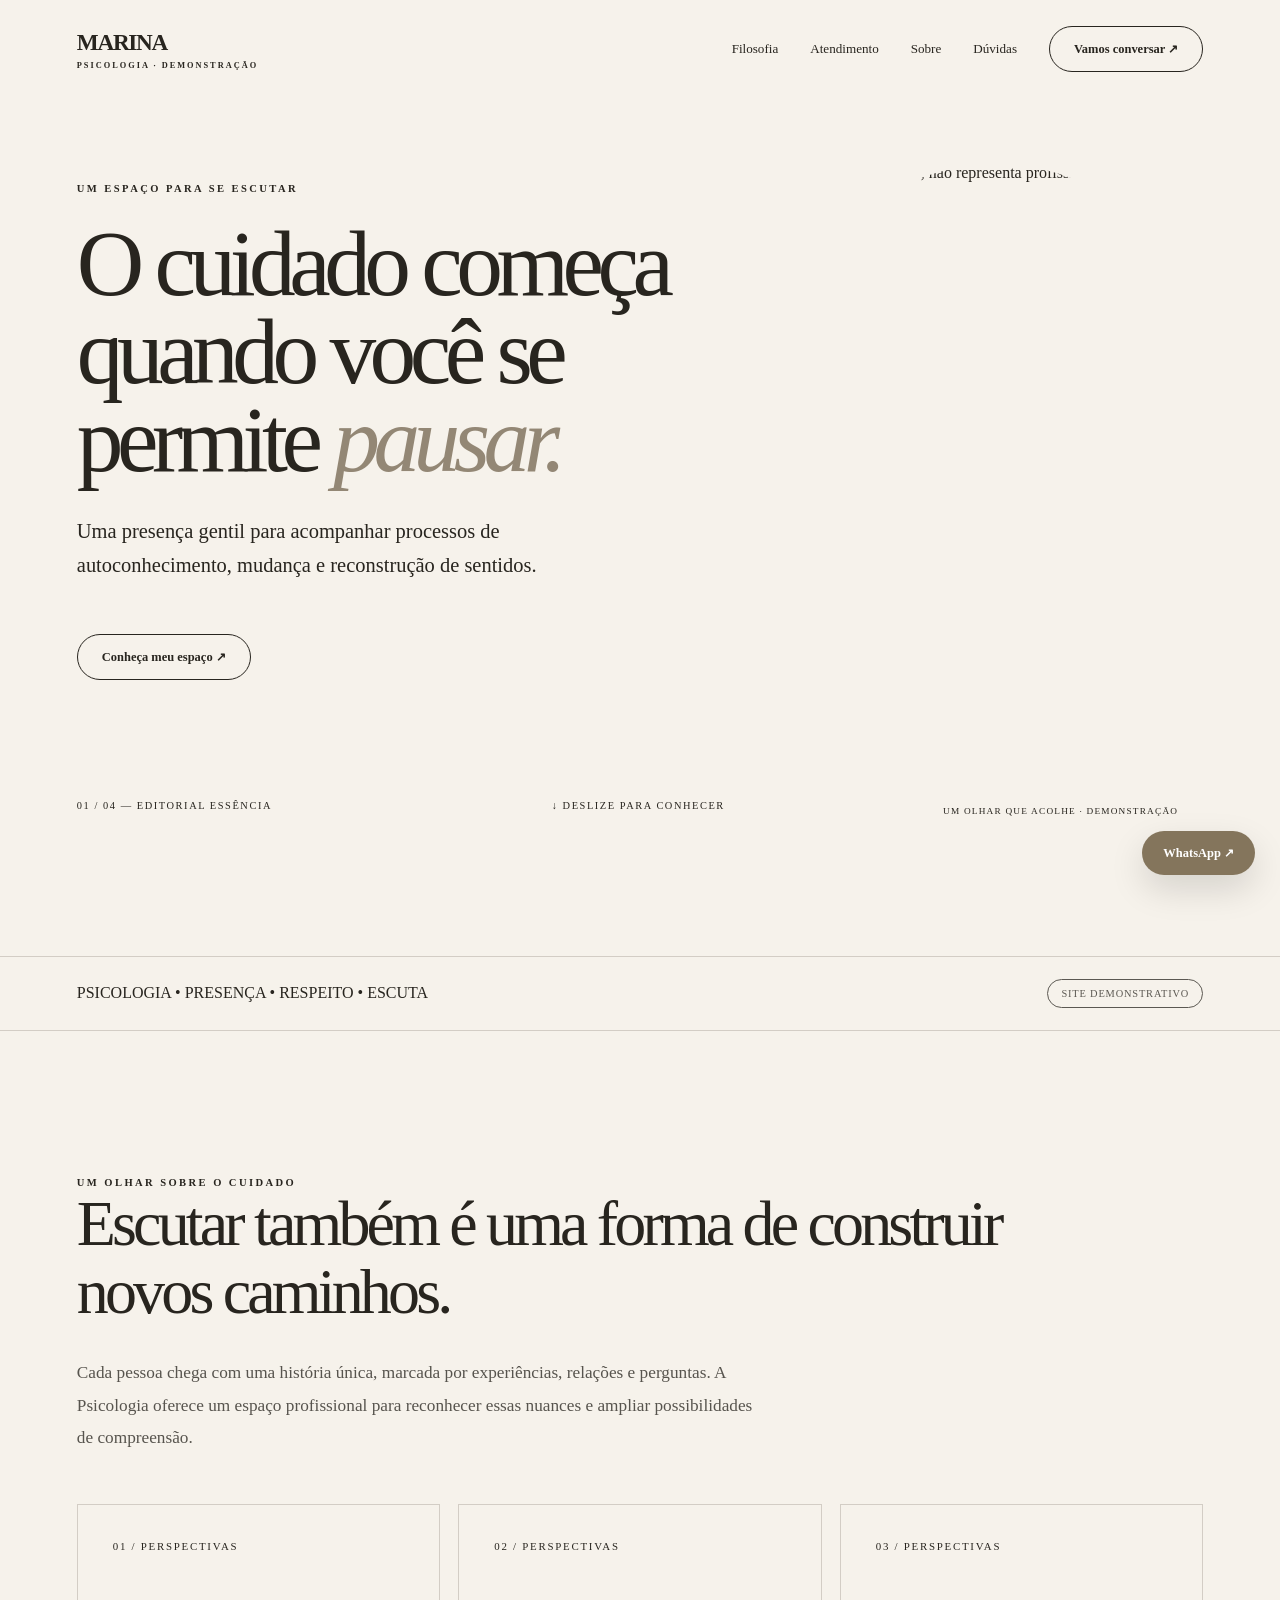
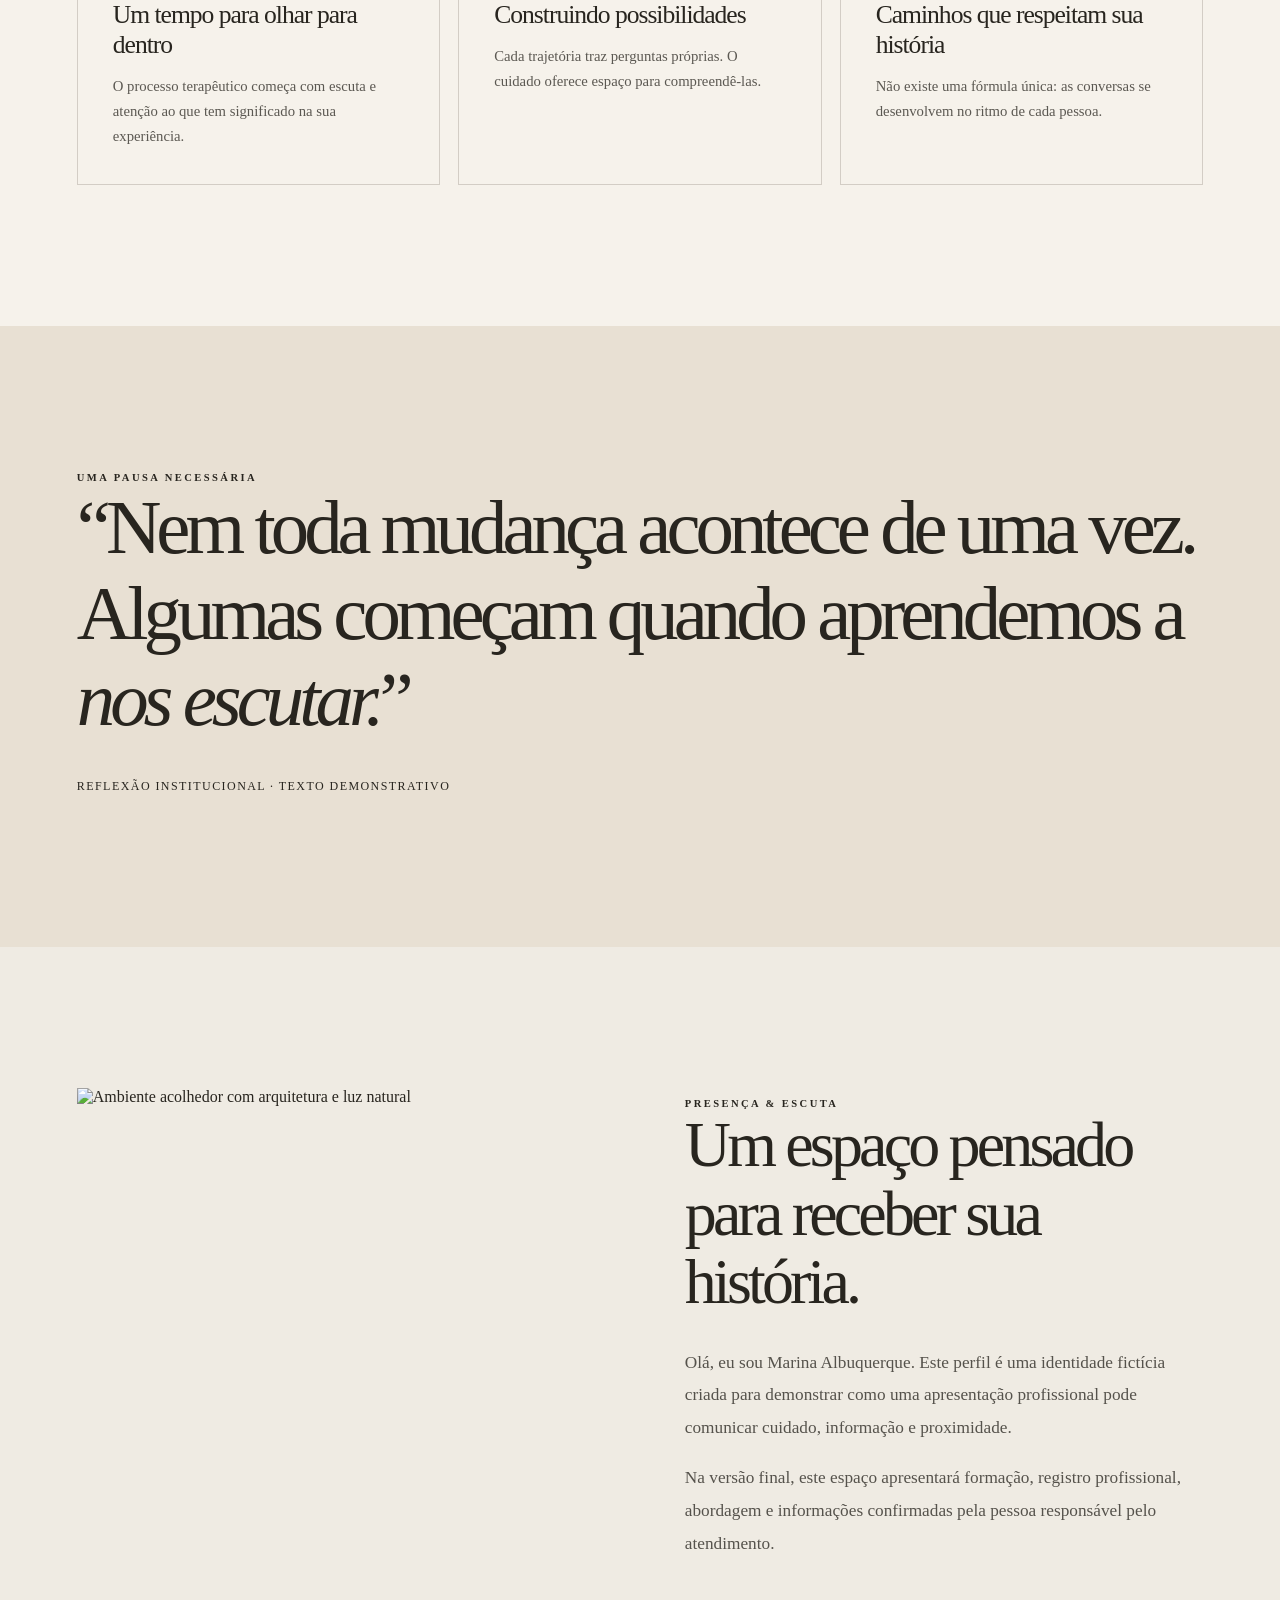
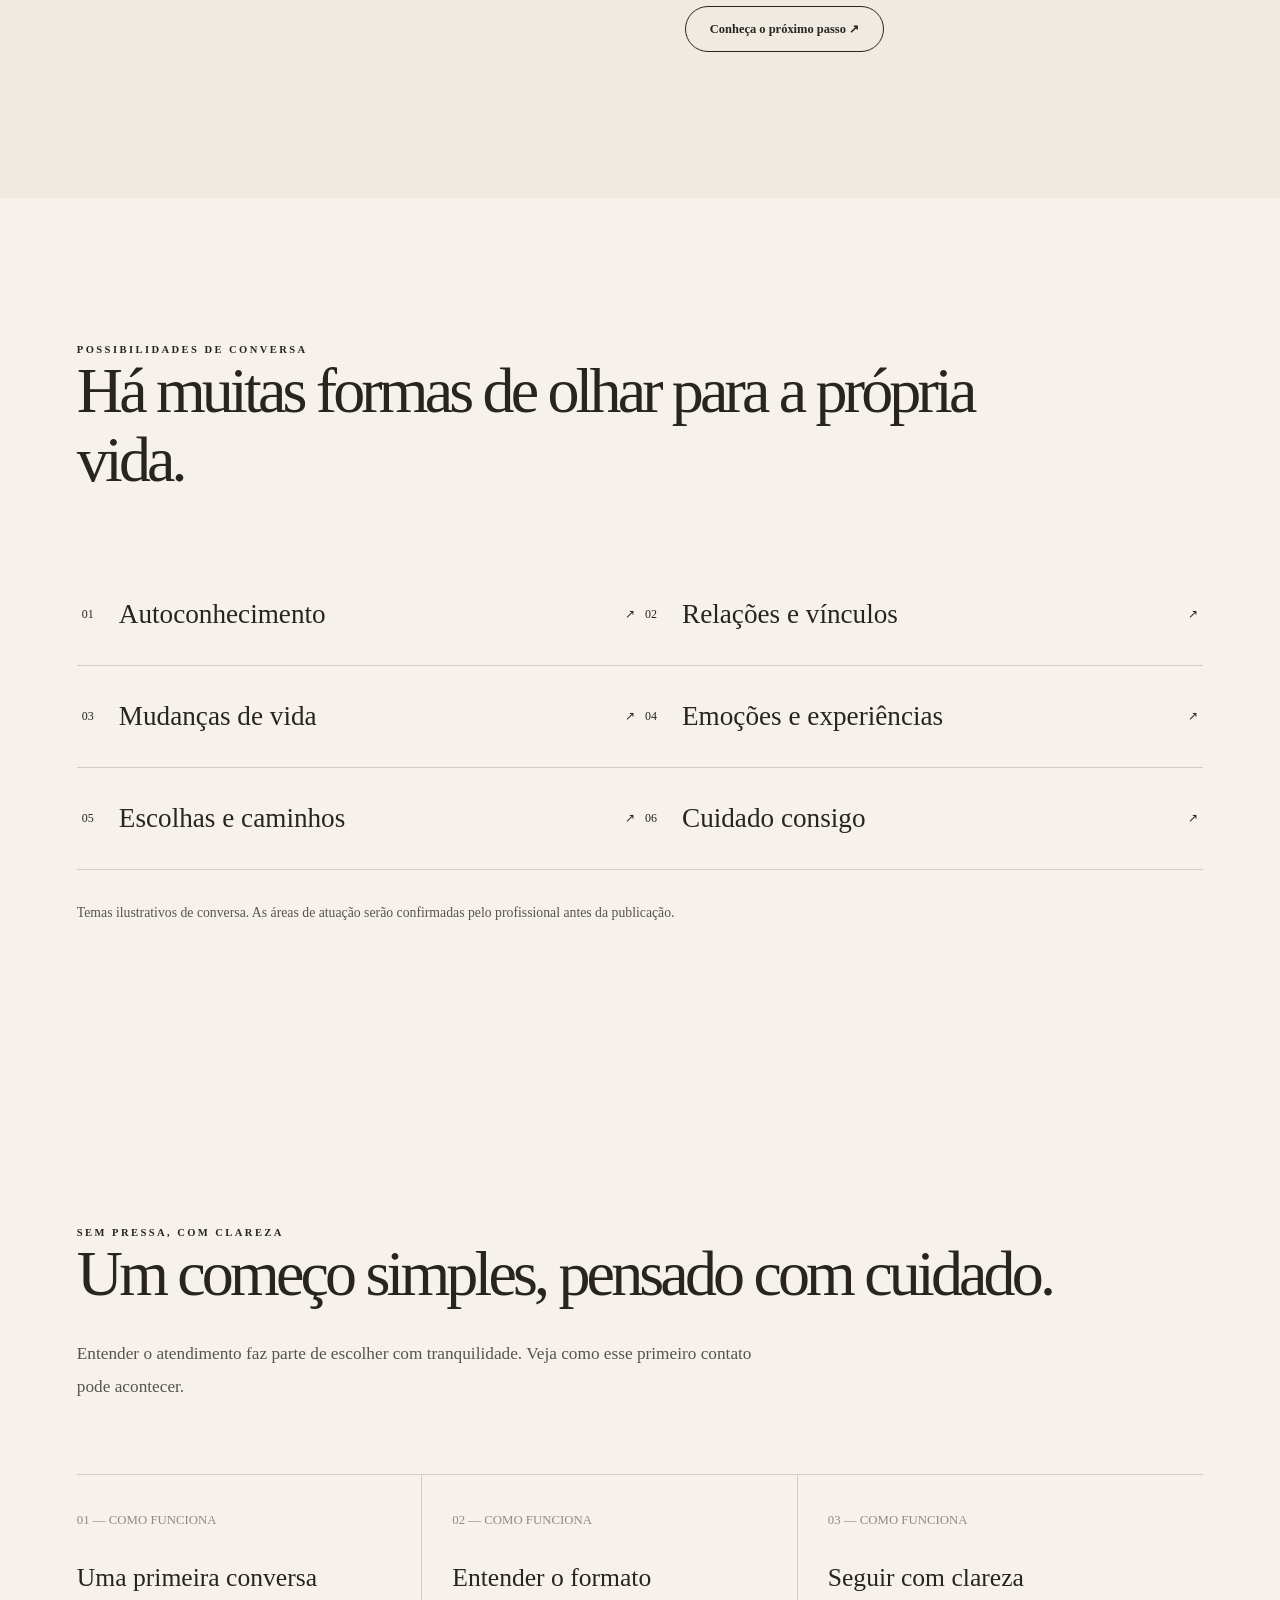
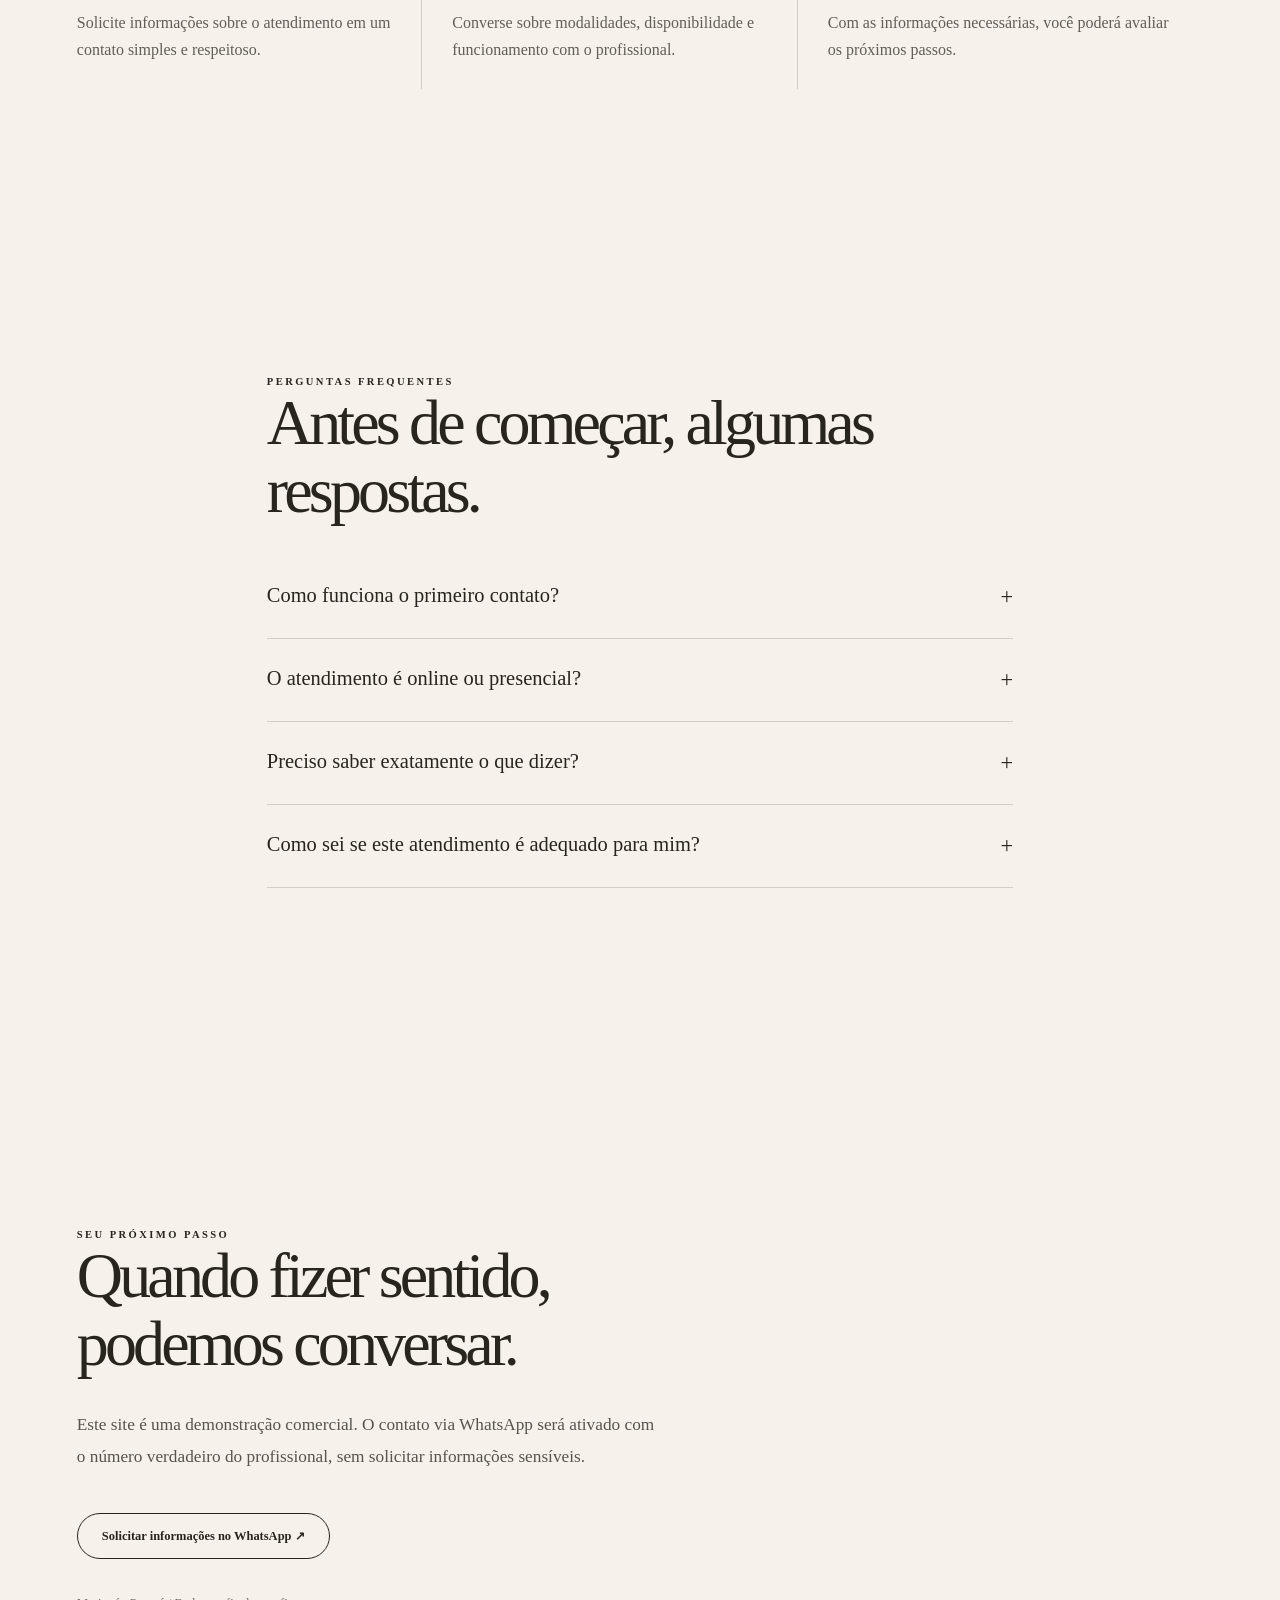
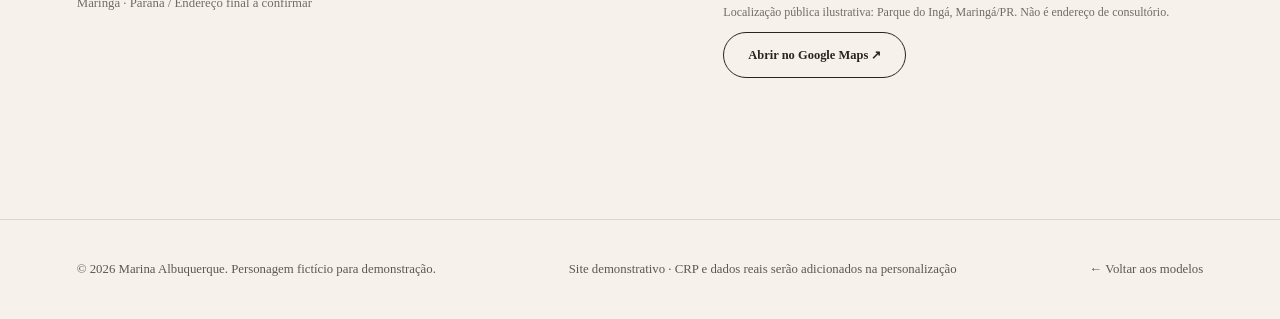
==== modelo-01-essencia/index.html @ f4fe50c5 "feat: criar experiência autoral modelo-01-essencia/index.html" ====
<!doctype html><html lang="pt-BR"><head><meta charset="utf-8"><meta name="viewport" content="width=device-width,initial-scale=1"><title>Marina Albuquerque | ESSÊNCIA — Site Demonstrativo</title><meta name="description" content="Demonstração premium de website para Psicologia — modelo ESSÊNCIA. Profissional fictício e dados ilustrativos."><meta name="theme-color" content="#f6f2eb"><style>:root{--surface:#f6f2eb;--accent:#84755c;--ink:#28251f;--line:#8c827a55;--featureHover:#e9e1d5;--menuBg:#fff;--menuInk:#1b2c2a;--waInk:#fff}body{background:var(--surface);color:var(--ink);font-family:Georgia,serif}
*{box-sizing:border-box}html{scroll-behavior:smooth}body{margin:0;-webkit-font-smoothing:antialiased}a{color:inherit;text-decoration:none}button{font:inherit}img{display:block;max-width:100%}::selection{background:var(--accent);color:var(--surface)}:focus-visible{outline:3px solid var(--accent);outline-offset:4px}.skip{position:absolute;left:-9999px;top:0;background:white;color:black;padding:1rem;z-index:40}.skip:focus{left:1rem}header{position:relative;z-index:20}nav{display:flex;align-items:center;justify-content:space-between;gap:2rem;max-width:1440px;margin:auto;padding:26px clamp(24px,6vw,92px)}.brand{font-weight:700;letter-spacing:-.055em;font-size:1.45rem}.brand span{display:block;font-size:.52rem;font-weight:600;letter-spacing:.24em;margin-top:5px}.navlinks{display:flex;align-items:center;gap:32px;font-size:.82rem}.navlinks a{transition:opacity .25s}.navlinks a:hover{opacity:.5}.pill{border:1px solid currentColor;padding:14px 24px;border-radius:99px;display:inline-flex;align-items:center;gap:20px;font-weight:700;font-size:.78rem;transition:transform .25s,background .25s,color .25s;cursor:pointer}.pill:hover{transform:translateY(-3px)}.menu{display:none;appearance:none;background:transparent;border:1px solid currentColor;border-radius:50%;width:44px;height:44px;cursor:pointer}.wrap{max-width:1440px;margin:auto;padding-left:clamp(24px,6vw,92px);padding-right:clamp(24px,6vw,92px)}.eyebrow{font-size:.66rem;letter-spacing:.23em;font-weight:800;text-transform:uppercase}.hero h1{font-size:clamp(3.9rem,7.1vw,8.7rem);font-weight:500;line-height:.94;letter-spacing:-.07em;margin:24px 0 32px}.hero h1 em,.statement em{font-style:italic;font-weight:400}.lead{font-size:clamp(1.07rem,1.6vw,1.36rem);line-height:1.65;max-width:535px}.hero-photo{overflow:hidden;position:relative}.hero-photo img{width:100%;height:100%;object-fit:cover;transition:transform 1s cubic-bezier(.2,.8,.2,1)}.hero-photo:hover img{transform:scale(1.04)}.section{padding:clamp(90px,11vw,170px) 0}.section h2{font-size:clamp(2.7rem,5vw,5.8rem);line-height:1.07;letter-spacing:-.06em;font-weight:500;margin:0 0 30px;max-width:1000px}.section-intro{font-size:1.08rem;line-height:1.9;max-width:690px;opacity:.77}.grid3{display:grid;grid-template-columns:repeat(3,1fr);gap:18px}.feature{padding:35px;border:1px solid var(--line);min-height:230px;transition:transform .35s,background .35s}.feature:hover{transform:translateY(-7px);background:var(--featureHover)}.feature small{display:block;margin-bottom:48px;letter-spacing:.16em;font-size:.68rem}.feature h3{font-size:1.6rem;letter-spacing:-.04em;font-weight:500;margin:0 0 14px}.feature p{font-size:.92rem;line-height:1.7;opacity:.75;margin:0}.split{display:grid;grid-template-columns:1fr 1fr;gap:clamp(36px,7vw,120px);align-items:center}.editorial-image{min-height:570px;position:relative;overflow:hidden}.editorial-image img{width:100%;height:100%;object-fit:cover;position:absolute;inset:0}.steps{display:grid;grid-template-columns:repeat(3,1fr);gap:0;margin-top:70px;border-top:1px solid var(--line)}.step{padding:35px 30px 10px 0;border-right:1px solid var(--line);margin-right:30px}.step:last-child{border:0;margin-right:0}.step b{font-size:.8rem;font-weight:500;opacity:.5}.step h3{font-size:1.6rem;font-weight:500;margin:35px 0 15px}.step p{line-height:1.7;opacity:.72}.statement{font-size:clamp(3rem,6vw,7rem);letter-spacing:-.065em;line-height:1.12;max-width:1200px;margin:0}.badge-demo{font-size:.65rem;letter-spacing:.08em;text-transform:uppercase;border:1px solid currentColor;border-radius:100px;padding:8px 13px;display:inline-block;opacity:.75}.faq{max-width:900px;margin:auto}.faq details{border-bottom:1px solid var(--line);padding:28px 0}.faq summary{cursor:pointer;font-size:1.28rem;list-style:none;display:flex;justify-content:space-between;gap:24px}.faq summary:after{content:'+';font-size:1.4rem}.faq details[open] summary:after{content:'−'}.faq p{line-height:1.85;opacity:.75;max-width:720px}.contact{display:grid;grid-template-columns:1.1fr .9fr;gap:60px;align-items:center}.map iframe{width:100%;min-height:420px;border:0;filter:grayscale(.4)}.footer{padding:42px 0;border-top:1px solid var(--line);font-size:.8rem;opacity:.75}.footer .wrap{display:flex;justify-content:space-between;gap:20px;flex-wrap:wrap}.wa{position:fixed;right:25px;bottom:25px;z-index:30;background:var(--accent);color:var(--waInk);padding:14px 21px;border-radius:100px;box-shadow:0 14px 35px #0002;font-size:.78rem;font-weight:800;border:0;cursor:pointer}.reveal{opacity:0;transform:translateY(30px);transition:opacity .8s ease,transform .8s ease}.reveal.visible{opacity:1;transform:none}.muted{opacity:.65}.space{height:32px}@media(max-width:900px){.menu{display:block}.navlinks{display:none;position:absolute;top:85px;left:20px;right:20px;background:var(--menuBg);color:var(--menuInk);padding:26px;flex-direction:column;align-items:flex-start;box-shadow:0 25px 65px #0002}.navlinks.open{display:flex}.grid3,.steps{grid-template-columns:1fr}.split,.contact{grid-template-columns:1fr}.hero h1{font-size:clamp(3.6rem,11vw,6rem)}.editorial-image{min-height:440px}.step{border-right:0;border-bottom:1px solid var(--line);margin:0}.feature{min-height:unset}.section{padding:80px 0}}@media(prefers-reduced-motion:reduce){html{scroll-behavior:auto}*,*:before,*:after{animation:none!important;transition:none!important}.reveal{opacity:1;transform:none}}
.hero-layout{display:grid;grid-template-columns:1.22fr .78fr;align-items:center;gap:5vw;min-height:810px;padding-top:45px;padding-bottom:100px}.hero-photo{height:670px;border-radius:210px 210px 2px 2px}.hero-copy{padding:35px 0}.hero h1{font-family:Georgia,serif;font-weight:400;font-size:clamp(4rem,7.3vw,8.5rem)}.hero h1 em{color:#938775}.hero-btn{margin-top:30px}.hero-foot{display:flex;justify-content:space-between;margin-top:120px;font-size:.65rem;letter-spacing:.15em}.img-caption{position:absolute;bottom:0;right:0;padding:18px 25px;background:var(--surface);font-size:.58rem;letter-spacing:.13em}.quote{background:#e8e0d3}.about{background:#efebe3}.topics-grid{display:grid;grid-template-columns:1fr 1fr;gap:0;margin-top:70px}.topic{border-bottom:1px solid var(--line);padding:35px 5px;display:flex;align-items:center;gap:25px}.topic h3{font:400 1.7rem Georgia,serif;flex:1;margin:0}.topic span{font-size:.75rem}.ribbon{border-block:1px solid var(--line);padding:22px 0}.ribbon .wrap{display:flex;justify-content:space-between;align-items:center;gap:15px}.hero-photo img{object-position:top center}@media(max-width:900px){.hero-layout{grid-template-columns:1fr;min-height:0;padding-top:45px}.hero-photo{height:520px;max-width:500px}.hero-foot{margin-top:55px}.topics-grid{grid-template-columns:1fr}}</style></head><body><a class="skip" href="#conteudo">Pular para conteúdo</a><header><nav><a class="brand" href="#inicio">MARINA<span>PSICOLOGIA · DEMONSTRAÇÃO</span></a><button class="menu" id="menu" aria-label="Abrir menu" aria-expanded="false">☰</button><div class="navlinks" id="links"><a href="#filosofia">Filosofia</a><a href="#processo">Atendimento</a><a href="#sobre">Sobre</a><a href="#perguntas">Dúvidas</a><a href="#contato" class="pill">Vamos conversar ↗</a></div></nav></header><main id="conteudo"><section class="hero" id="inicio"><div class="wrap hero-layout"><div class="hero-copy reveal"><span class="eyebrow">UM ESPAÇO PARA SE ESCUTAR</span><h1>O cuidado começa quando você se permite <em>pausar.</em></h1><p class="lead">Uma presença gentil para acompanhar processos de autoconhecimento, mudança e reconstrução de sentidos.</p><a class="pill hero-btn" href="#filosofia">Conheça meu espaço ↗</a><p class="hero-foot">01 / 04 — EDITORIAL ESSÊNCIA <span>↓ DESLIZE PARA CONHECER</span></p></div><div class="hero-photo reveal"><img src="https://images.unsplash.com/photo-1534528741775-53994a69daeb?w=1100&q=85&fit=crop" alt="Retrato ilustrativo, não representa profissional real"><span class="img-caption">UM OLHAR QUE ACOLHE · DEMONSTRAÇÃO</span></div></div></section><div class="ribbon"><div class="wrap"><span>PSICOLOGIA • PRESENÇA • RESPEITO • ESCUTA</span><span class="badge-demo">SITE DEMONSTRATIVO</span></div></div><section class="section" id="filosofia"><div class="wrap reveal"><span class="eyebrow">UM OLHAR SOBRE O CUIDADO</span><h2>Escutar também é uma forma de construir novos caminhos.</h2><p class="section-intro">Cada pessoa chega com uma história única, marcada por experiências, relações e perguntas. A Psicologia oferece um espaço profissional para reconhecer essas nuances e ampliar possibilidades de compreensão.</p><div class="space"></div><div class="grid3 reveal"><article class="feature"><small>01 / PERSPECTIVAS</small><h3>Um tempo para olhar para dentro</h3><p>O processo terapêutico começa com escuta e atenção ao que tem significado na sua experiência.</p></article><article class="feature"><small>02 / PERSPECTIVAS</small><h3>Construindo possibilidades</h3><p>Cada trajetória traz perguntas próprias. O cuidado oferece espaço para compreendê-las.</p></article><article class="feature"><small>03 / PERSPECTIVAS</small><h3>Caminhos que respeitam sua história</h3><p>Não existe uma fórmula única: as conversas se desenvolvem no ritmo de cada pessoa.</p></article></div></div></section><section class="section quote"><div class="wrap reveal"><span class="eyebrow">UMA PAUSA NECESSÁRIA</span><p class="statement">“Nem toda mudança acontece de uma vez. Algumas começam quando aprendemos a <em>nos escutar.</em>”</p><p style="margin-top:36px;font-size:.75rem;letter-spacing:.12em">REFLEXÃO INSTITUCIONAL · TEXTO DEMONSTRATIVO</p></div></section><section class="section about" id="sobre"><div class="wrap split"><div class="editorial-image reveal"><img src="https://images.unsplash.com/photo-1600210492486-724fe5c67fb0?w=1400&q=85&fit=crop" alt="Ambiente acolhedor com arquitetura e luz natural" loading="lazy"></div><div class="reveal"><span class="eyebrow">PRESENÇA & ESCUTA</span><h2>Um espaço pensado para receber sua história.</h2><p class="section-intro">Olá, eu sou Marina Albuquerque. Este perfil é uma identidade fictícia criada para demonstrar como uma apresentação profissional pode comunicar cuidado, informação e proximidade.</p><p class="section-intro">Na versão final, este espaço apresentará formação, registro profissional, abordagem e informações confirmadas pela pessoa responsável pelo atendimento.</p><a href="#contato" class="pill" style="margin-top:28px">Conheça o próximo passo ↗</a></div></div></section><section class="section topics"><div class="wrap"><div class="reveal"><span class="eyebrow">POSSIBILIDADES DE CONVERSA</span><h2>Há muitas formas de olhar para a própria vida.</h2></div><div class="topics-grid reveal"><div class="topic"><span>01</span><h3>Autoconhecimento</h3><span>↗</span></div><div class="topic"><span>02</span><h3>Relações e vínculos</h3><span>↗</span></div><div class="topic"><span>03</span><h3>Mudanças de vida</h3><span>↗</span></div><div class="topic"><span>04</span><h3>Emoções e experiências</h3><span>↗</span></div><div class="topic"><span>05</span><h3>Escolhas e caminhos</h3><span>↗</span></div><div class="topic"><span>06</span><h3>Cuidado consigo</h3><span>↗</span></div></div><p class="section-intro" style="font-size:.86rem;margin-top:30px">Temas ilustrativos de conversa. As áreas de atuação serão confirmadas pelo profissional antes da publicação.</p></div></section><section class="section process" id="processo"><div class="wrap"><div class="reveal"><span class="eyebrow">SEM PRESSA, COM CLAREZA</span><h2>Um começo simples, pensado com cuidado.</h2><p class="section-intro">Entender o atendimento faz parte de escolher com tranquilidade. Veja como esse primeiro contato pode acontecer.</p></div><div class="steps reveal"><article class="step"><b>01 — COMO FUNCIONA</b><h3>Uma primeira conversa</h3><p>Solicite informações sobre o atendimento em um contato simples e respeitoso.</p></article><article class="step"><b>02 — COMO FUNCIONA</b><h3>Entender o formato</h3><p>Converse sobre modalidades, disponibilidade e funcionamento com o profissional.</p></article><article class="step"><b>03 — COMO FUNCIONA</b><h3>Seguir com clareza</h3><p>Com as informações necessárias, você poderá avaliar os próximos passos.</p></article></div></div></section><section class="section questions" id="perguntas"><div class="faq wrap"><div class="reveal"><span class="eyebrow">PERGUNTAS FREQUENTES</span><h2>Antes de começar, algumas respostas.</h2></div><details><summary>Como funciona o primeiro contato?</summary><p>Você pode entrar em contato para solicitar informações sobre a forma de atendimento e disponibilidade. Esta é uma demonstração, portanto o WhatsApp será configurado quando houver um profissional real.</p></details><details><summary>O atendimento é online ou presencial?</summary><p>A modalidade de atendimento será informada e confirmada pelo profissional responsável antes da publicação do site definitivo.</p></details><details><summary>Preciso saber exatamente o que dizer?</summary><p>Não. O primeiro contato é um momento para compreender como o atendimento funciona. Não é necessário enviar relatos pessoais ou informações sensíveis pelo formulário de contato.</p></details><details><summary>Como sei se este atendimento é adequado para mim?</summary><p>O profissional poderá esclarecer sua abordagem, público atendido e condições de atendimento, permitindo uma decisão informada.</p></details></div></section><section class="section contactsection" id="contato"><div class="wrap contact"><div class="reveal"><span class="eyebrow">SEU PRÓXIMO PASSO</span><h2>Quando fizer sentido, podemos conversar.</h2><p class="section-intro">Este site é uma demonstração comercial. O contato via WhatsApp será ativado com o número verdadeiro do profissional, sem solicitar informações sensíveis.</p><button class="pill" style="margin:22px 0 24px;background:transparent;color:inherit" data-demo>Solicitar informações no WhatsApp ↗</button><p class="muted" style="font-size:.8rem">Maringá · Paraná / Endereço final a confirmar</p></div><div class="reveal"><div class="map"><iframe title="Mapa de localização ilustrativa em Maringá" loading="lazy" referrerpolicy="no-referrer-when-downgrade" src="https://www.google.com/maps?q=Parque%20do%20Ing%C3%A1%2C%20Maring%C3%A1%2C%20Paran%C3%A1&output=embed"></iframe><p class="muted" style="font-size:.75rem">Localização pública ilustrativa: Parque do Ingá, Maringá/PR. Não é endereço de consultório.</p><a target="_blank" rel="noopener" class="pill" href="https://www.google.com/maps/search/?api=1&query=Parque+do+Ing%C3%A1+Maring%C3%A1">Abrir no Google Maps ↗</a></div></div></div></section></main><footer class="footer"><div class="wrap"><span>© 2026 Marina Albuquerque. Personagem fictício para demonstração.</span><span>Site demonstrativo · CRP e dados reais serão adicionados na personalização</span><a href="../index.html">← Voltar aos modelos</a></div></footer><button class="wa" type="button" data-demo>WhatsApp ↗</button><script>const m=document.getElementById('menu'),l=document.getElementById('links');m.addEventListener('click',()=>{const o=l.classList.toggle('open');m.setAttribute('aria-expanded',String(o));m.textContent=o?'×':'☰'});l.querySelectorAll('a').forEach(a=>a.addEventListener('click',()=>{l.classList.remove('open');m.setAttribute('aria-expanded','false');m.textContent='☰'}));document.querySelectorAll('[data-demo]').forEach(b=>b.addEventListener('click',e=>{e.preventDefault();alert('Demonstração: o número real de WhatsApp será configurado para o cliente.')}));const obs=new IntersectionObserver(es=>es.forEach(e=>{if(e.isIntersecting){e.target.classList.add('visible');obs.unobserve(e.target)}}),{threshold:.08});document.querySelectorAll('.reveal').forEach(e=>obs.observe(e));</script></body></html>
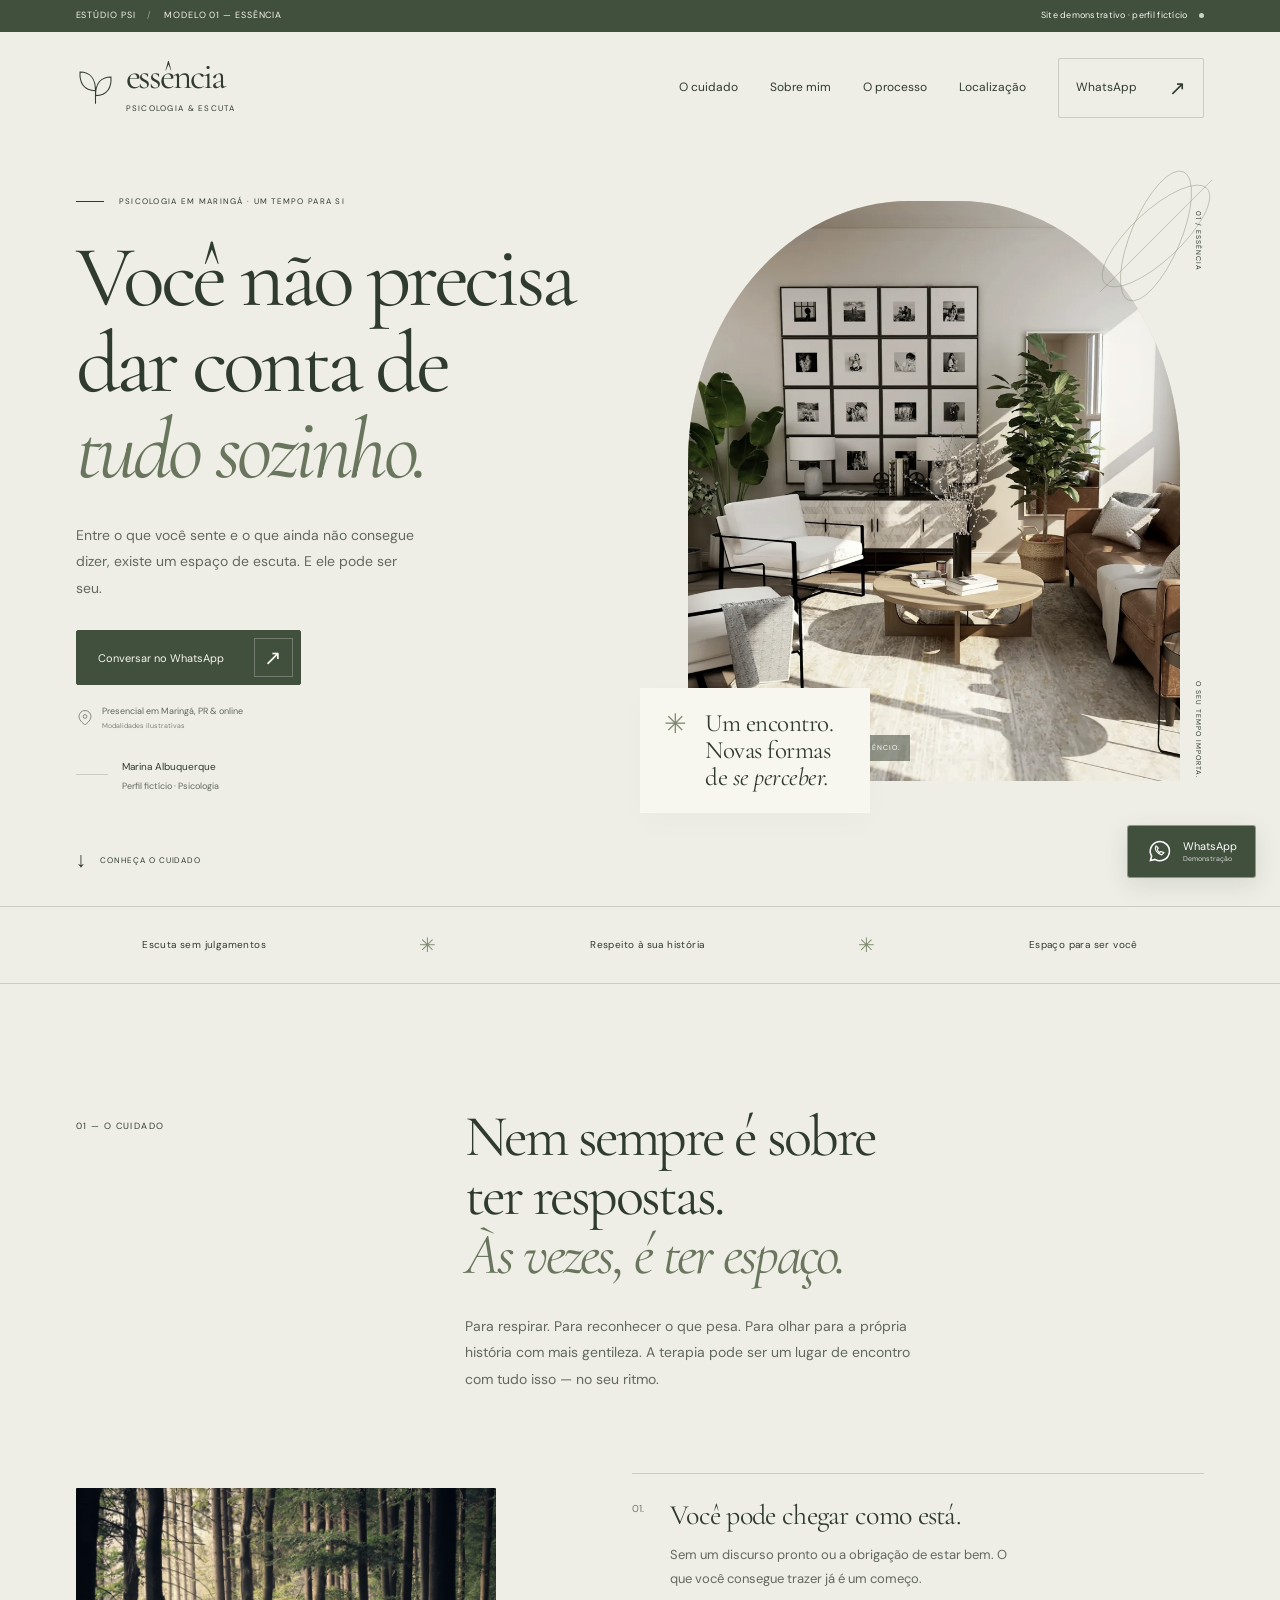
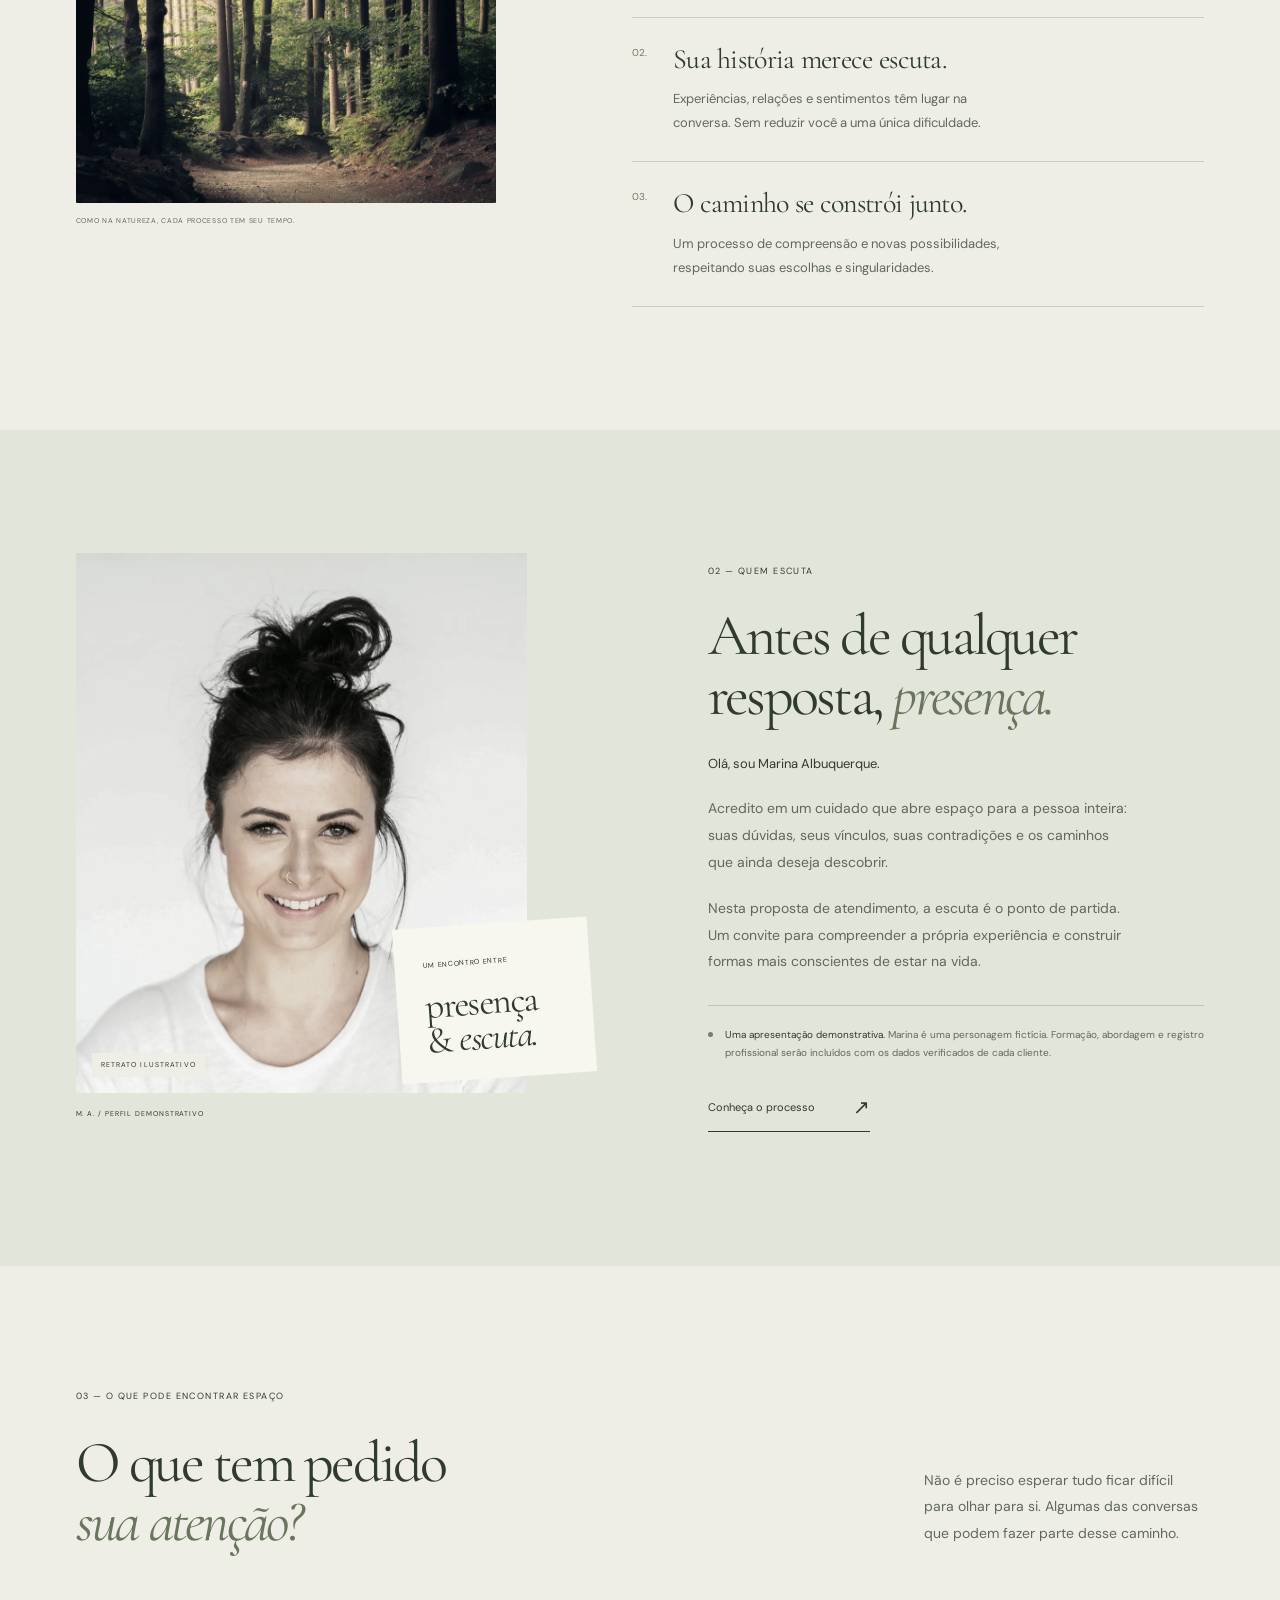
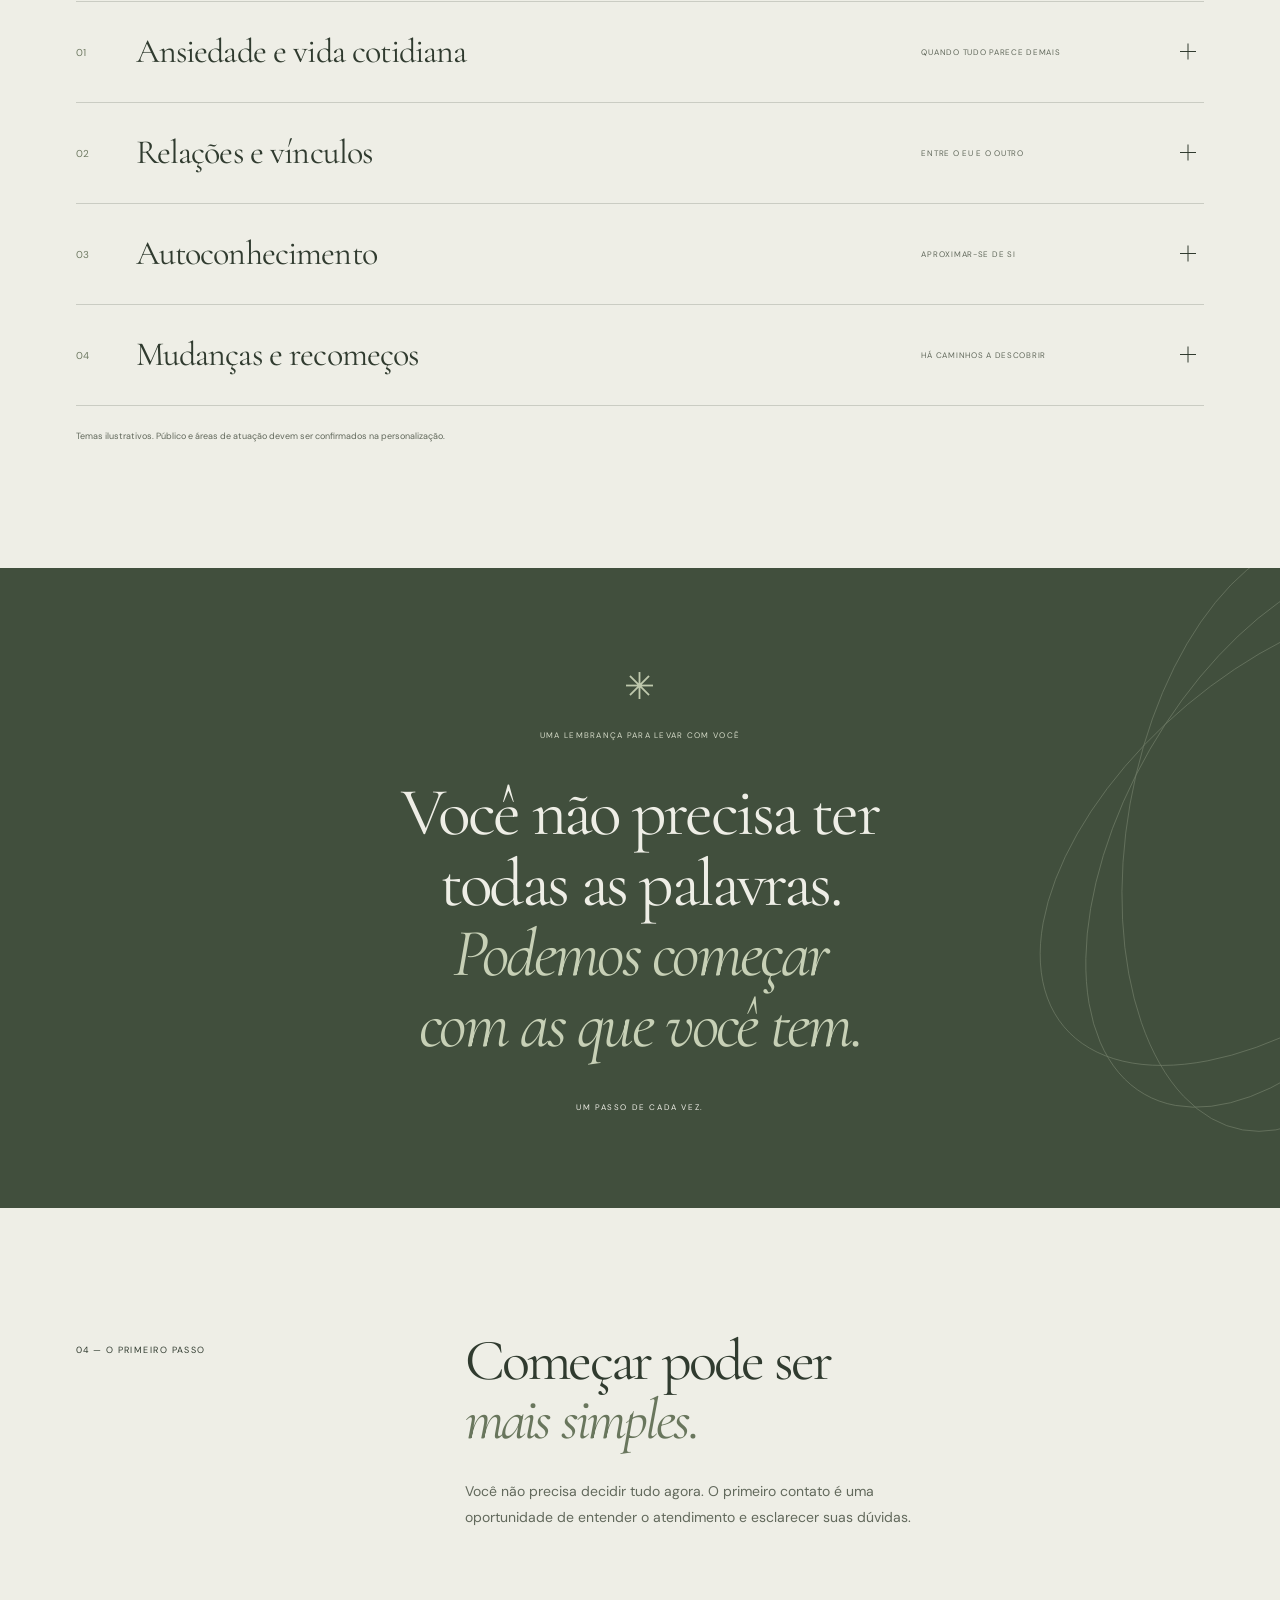
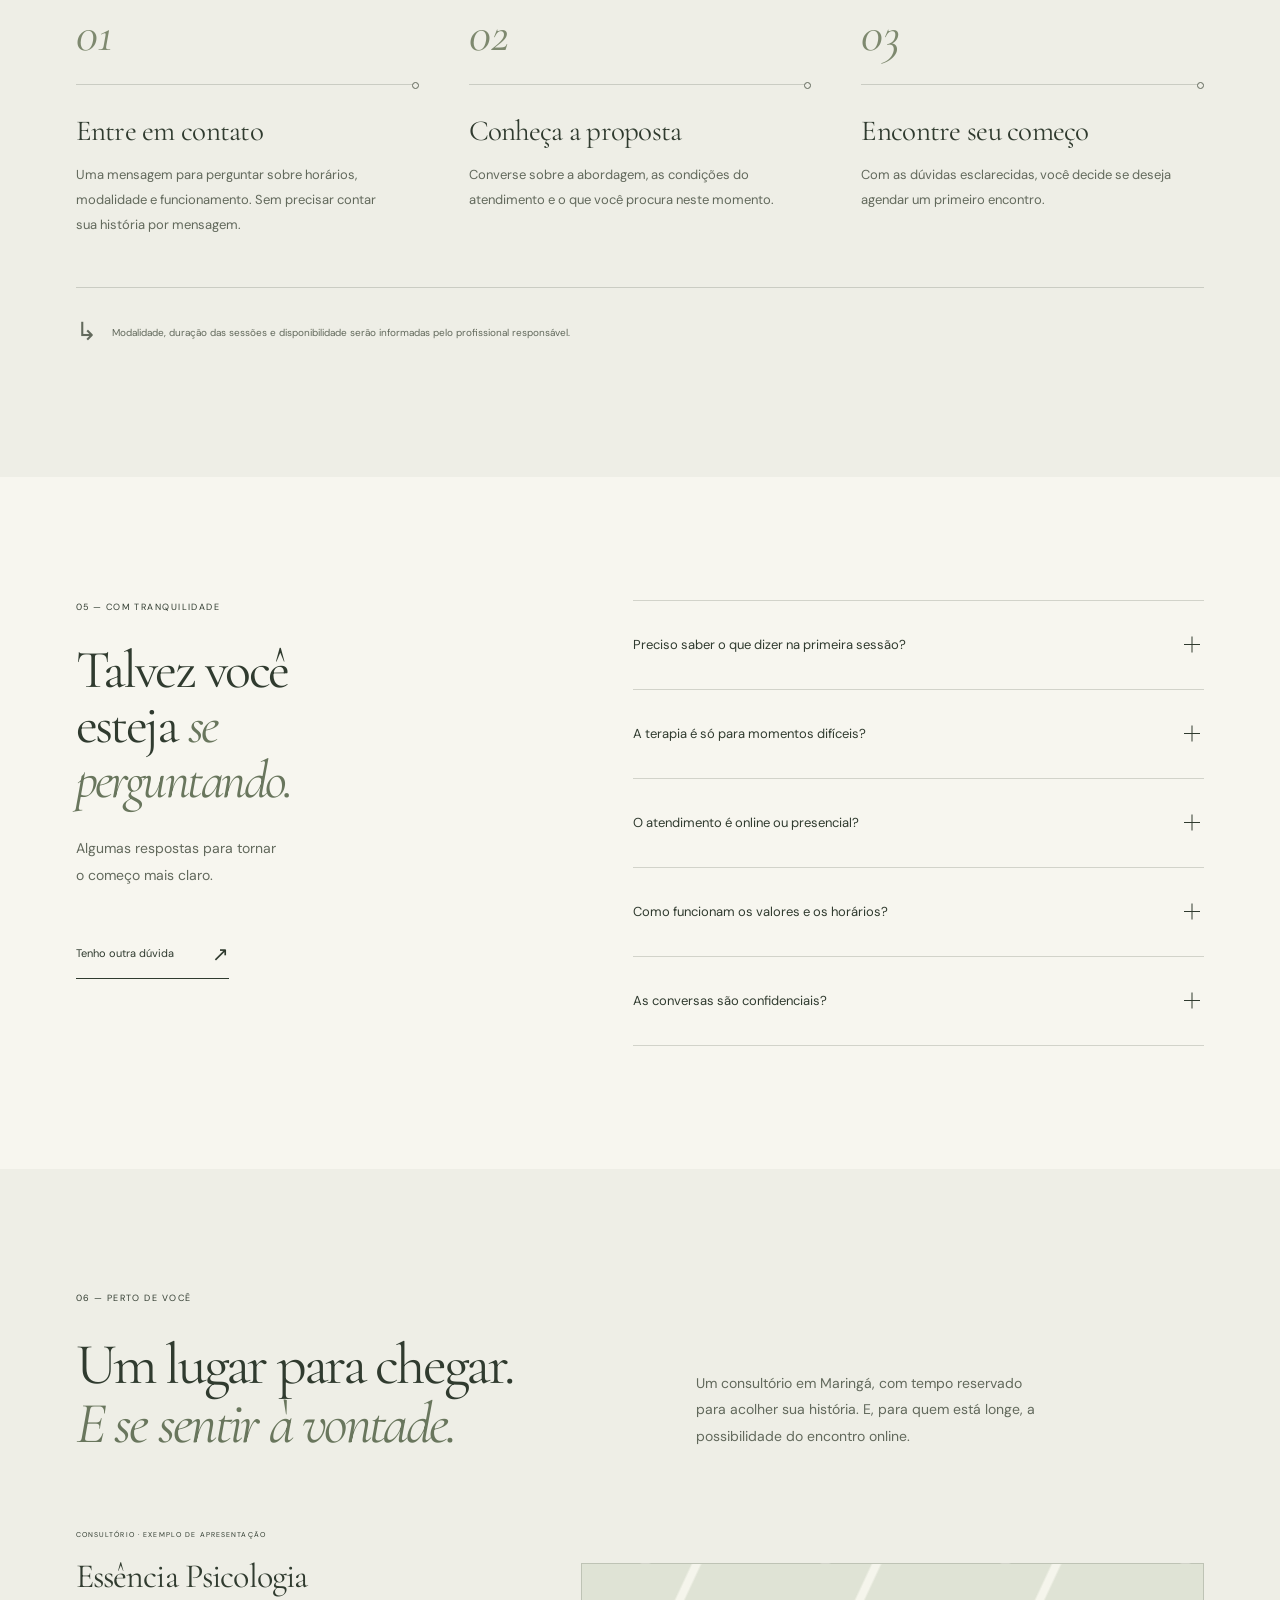
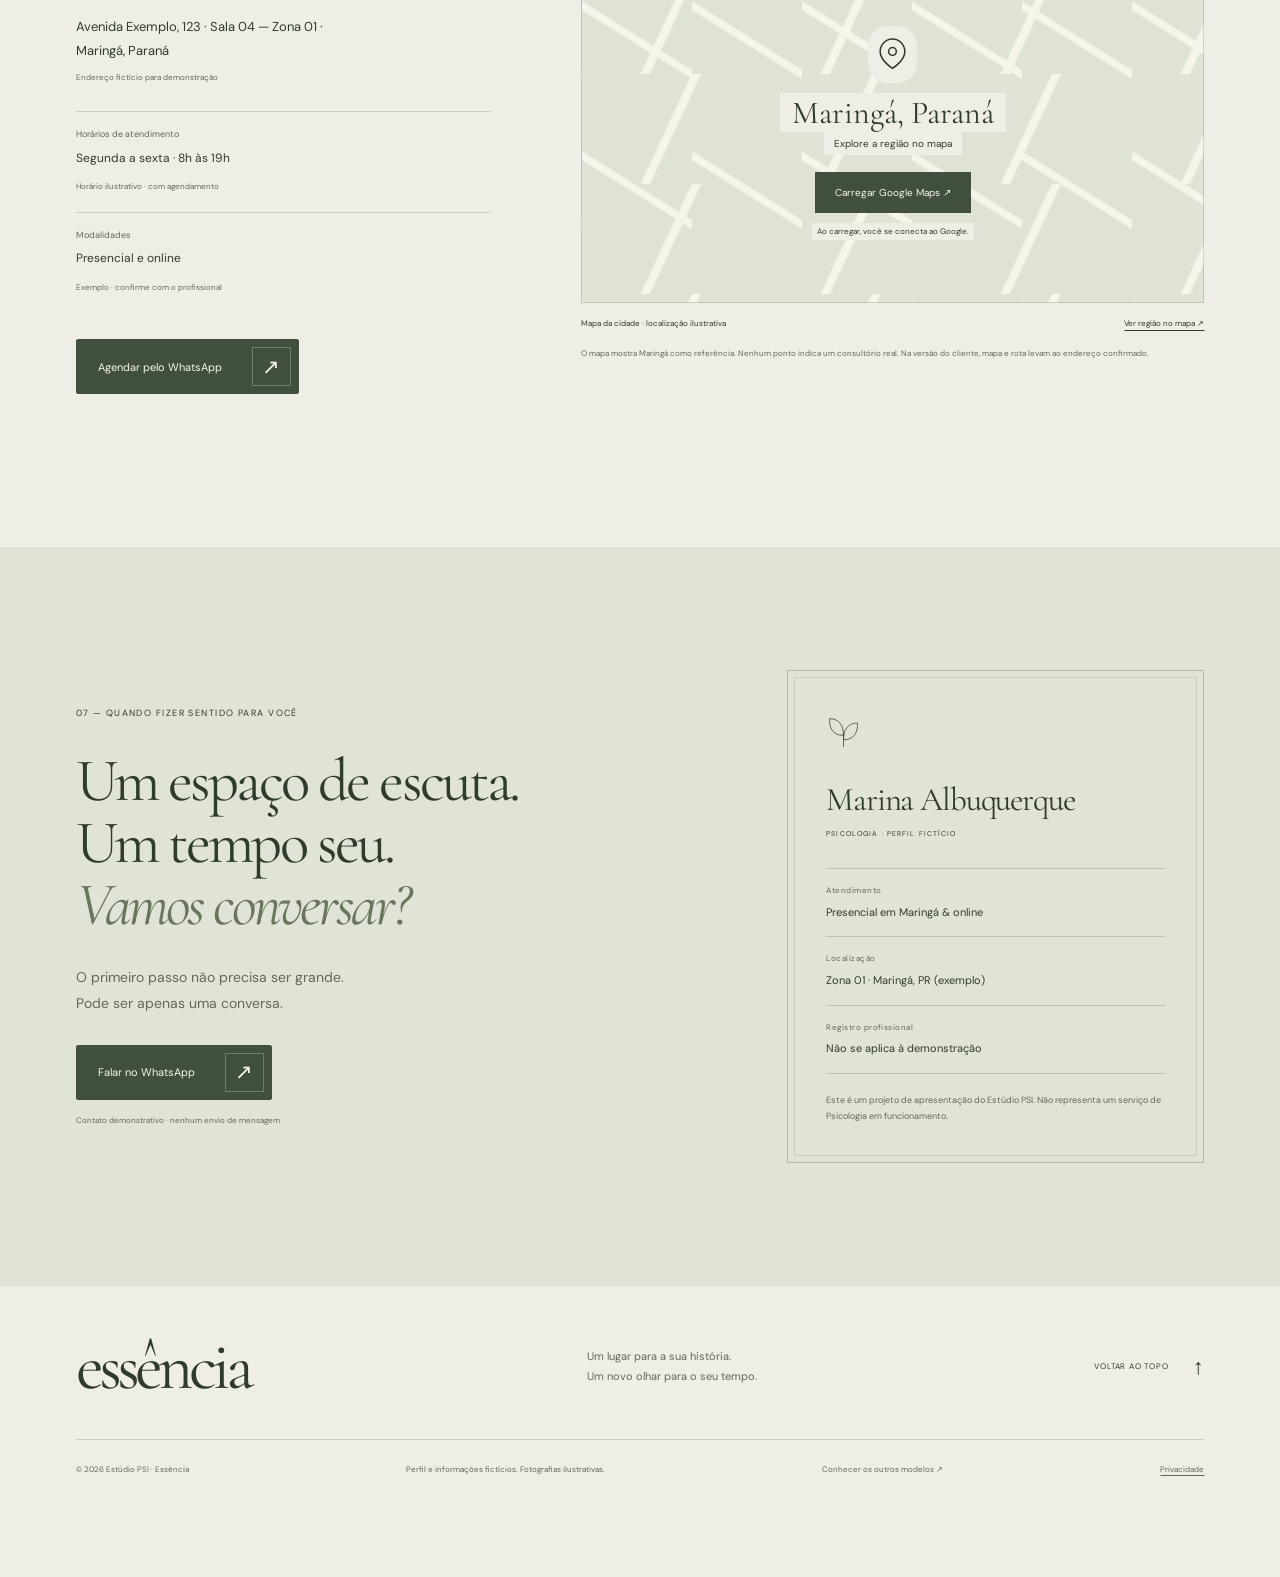
==== commit b15f794d: "Redesign Essência with editorial art direction and local practice contact Rebuild only modelo-01-ess" ====
--- a/modelo-01-essencia/index.html
+++ b/modelo-01-essencia/index.html
@@ -1,3 +1,71 @@
-<!doctype html><html lang="pt-BR"><head><meta charset="utf-8"><meta name="viewport" content="width=device-width,initial-scale=1"><title>Marina Albuquerque | ESSÊNCIA — Site Demonstrativo</title><meta name="description" content="Demonstração premium de website para Psicologia — modelo ESSÊNCIA. Profissional fictício e dados ilustrativos."><meta name="theme-color" content="#f6f2eb"><style>:root{--surface:#f6f2eb;--accent:#84755c;--ink:#28251f;--line:#8c827a55;--featureHover:#e9e1d5;--menuBg:#fff;--menuInk:#1b2c2a;--waInk:#fff}body{background:var(--surface);color:var(--ink);font-family:Georgia,serif}
-*{box-sizing:border-box}html{scroll-behavior:smooth}body{margin:0;-webkit-font-smoothing:antialiased}a{color:inherit;text-decoration:none}button{font:inherit}img{display:block;max-width:100%}::selection{background:var(--accent);color:var(--surface)}:focus-visible{outline:3px solid var(--accent);outline-offset:4px}.skip{position:absolute;left:-9999px;top:0;background:white;color:black;padding:1rem;z-index:40}.skip:focus{left:1rem}header{position:relative;z-index:20}nav{display:flex;align-items:center;justify-content:space-between;gap:2rem;max-width:1440px;margin:auto;padding:26px clamp(24px,6vw,92px)}.brand{font-weight:700;letter-spacing:-.055em;font-size:1.45rem}.brand span{display:block;font-size:.52rem;font-weight:600;letter-spacing:.24em;margin-top:5px}.navlinks{display:flex;align-items:center;gap:32px;font-size:.82rem}.navlinks a{transition:opacity .25s}.navlinks a:hover{opacity:.5}.pill{border:1px solid currentColor;padding:14px 24px;border-radius:99px;display:inline-flex;align-items:center;gap:20px;font-weight:700;font-size:.78rem;transition:transform .25s,background .25s,color .25s;cursor:pointer}.pill:hover{transform:translateY(-3px)}.menu{display:none;appearance:none;background:transparent;border:1px solid currentColor;border-radius:50%;width:44px;height:44px;cursor:pointer}.wrap{max-width:1440px;margin:auto;padding-left:clamp(24px,6vw,92px);padding-right:clamp(24px,6vw,92px)}.eyebrow{font-size:.66rem;letter-spacing:.23em;font-weight:800;text-transform:uppercase}.hero h1{font-size:clamp(3.9rem,7.1vw,8.7rem);font-weight:500;line-height:.94;letter-spacing:-.07em;margin:24px 0 32px}.hero h1 em,.statement em{font-style:italic;font-weight:400}.lead{font-size:clamp(1.07rem,1.6vw,1.36rem);line-height:1.65;max-width:535px}.hero-photo{overflow:hidden;position:relative}.hero-photo img{width:100%;height:100%;object-fit:cover;transition:transform 1s cubic-bezier(.2,.8,.2,1)}.hero-photo:hover img{transform:scale(1.04)}.section{padding:clamp(90px,11vw,170px) 0}.section h2{font-size:clamp(2.7rem,5vw,5.8rem);line-height:1.07;letter-spacing:-.06em;font-weight:500;margin:0 0 30px;max-width:1000px}.section-intro{font-size:1.08rem;line-height:1.9;max-width:690px;opacity:.77}.grid3{display:grid;grid-template-columns:repeat(3,1fr);gap:18px}.feature{padding:35px;border:1px solid var(--line);min-height:230px;transition:transform .35s,background .35s}.feature:hover{transform:translateY(-7px);background:var(--featureHover)}.feature small{display:block;margin-bottom:48px;letter-spacing:.16em;font-size:.68rem}.feature h3{font-size:1.6rem;letter-spacing:-.04em;font-weight:500;margin:0 0 14px}.feature p{font-size:.92rem;line-height:1.7;opacity:.75;margin:0}.split{display:grid;grid-template-columns:1fr 1fr;gap:clamp(36px,7vw,120px);align-items:center}.editorial-image{min-height:570px;position:relative;overflow:hidden}.editorial-image img{width:100%;height:100%;object-fit:cover;position:absolute;inset:0}.steps{display:grid;grid-template-columns:repeat(3,1fr);gap:0;margin-top:70px;border-top:1px solid var(--line)}.step{padding:35px 30px 10px 0;border-right:1px solid var(--line);margin-right:30px}.step:last-child{border:0;margin-right:0}.step b{font-size:.8rem;font-weight:500;opacity:.5}.step h3{font-size:1.6rem;font-weight:500;margin:35px 0 15px}.step p{line-height:1.7;opacity:.72}.statement{font-size:clamp(3rem,6vw,7rem);letter-spacing:-.065em;line-height:1.12;max-width:1200px;margin:0}.badge-demo{font-size:.65rem;letter-spacing:.08em;text-transform:uppercase;border:1px solid currentColor;border-radius:100px;padding:8px 13px;display:inline-block;opacity:.75}.faq{max-width:900px;margin:auto}.faq details{border-bottom:1px solid var(--line);padding:28px 0}.faq summary{cursor:pointer;font-size:1.28rem;list-style:none;display:flex;justify-content:space-between;gap:24px}.faq summary:after{content:'+';font-size:1.4rem}.faq details[open] summary:after{content:'−'}.faq p{line-height:1.85;opacity:.75;max-width:720px}.contact{display:grid;grid-template-columns:1.1fr .9fr;gap:60px;align-items:center}.map iframe{width:100%;min-height:420px;border:0;filter:grayscale(.4)}.footer{padding:42px 0;border-top:1px solid var(--line);font-size:.8rem;opacity:.75}.footer .wrap{display:flex;justify-content:space-between;gap:20px;flex-wrap:wrap}.wa{position:fixed;right:25px;bottom:25px;z-index:30;background:var(--accent);color:var(--waInk);padding:14px 21px;border-radius:100px;box-shadow:0 14px 35px #0002;font-size:.78rem;font-weight:800;border:0;cursor:pointer}.reveal{opacity:0;transform:translateY(30px);transition:opacity .8s ease,transform .8s ease}.reveal.visible{opacity:1;transform:none}.muted{opacity:.65}.space{height:32px}@media(max-width:900px){.menu{display:block}.navlinks{display:none;position:absolute;top:85px;left:20px;right:20px;background:var(--menuBg);color:var(--menuInk);padding:26px;flex-direction:column;align-items:flex-start;box-shadow:0 25px 65px #0002}.navlinks.open{display:flex}.grid3,.steps{grid-template-columns:1fr}.split,.contact{grid-template-columns:1fr}.hero h1{font-size:clamp(3.6rem,11vw,6rem)}.editorial-image{min-height:440px}.step{border-right:0;border-bottom:1px solid var(--line);margin:0}.feature{min-height:unset}.section{padding:80px 0}}@media(prefers-reduced-motion:reduce){html{scroll-behavior:auto}*,*:before,*:after{animation:none!important;transition:none!important}.reveal{opacity:1;transform:none}}
-.hero-layout{display:grid;grid-template-columns:1.22fr .78fr;align-items:center;gap:5vw;min-height:810px;padding-top:45px;padding-bottom:100px}.hero-photo{height:670px;border-radius:210px 210px 2px 2px}.hero-copy{padding:35px 0}.hero h1{font-family:Georgia,serif;font-weight:400;font-size:clamp(4rem,7.3vw,8.5rem)}.hero h1 em{color:#938775}.hero-btn{margin-top:30px}.hero-foot{display:flex;justify-content:space-between;margin-top:120px;font-size:.65rem;letter-spacing:.15em}.img-caption{position:absolute;bottom:0;right:0;padding:18px 25px;background:var(--surface);font-size:.58rem;letter-spacing:.13em}.quote{background:#e8e0d3}.about{background:#efebe3}.topics-grid{display:grid;grid-template-columns:1fr 1fr;gap:0;margin-top:70px}.topic{border-bottom:1px solid var(--line);padding:35px 5px;display:flex;align-items:center;gap:25px}.topic h3{font:400 1.7rem Georgia,serif;flex:1;margin:0}.topic span{font-size:.75rem}.ribbon{border-block:1px solid var(--line);padding:22px 0}.ribbon .wrap{display:flex;justify-content:space-between;align-items:center;gap:15px}.hero-photo img{object-position:top center}@media(max-width:900px){.hero-layout{grid-template-columns:1fr;min-height:0;padding-top:45px}.hero-photo{height:520px;max-width:500px}.hero-foot{margin-top:55px}.topics-grid{grid-template-columns:1fr}}</style></head><body><a class="skip" href="#conteudo">Pular para conteúdo</a><header><nav><a class="brand" href="#inicio">MARINA<span>PSICOLOGIA · DEMONSTRAÇÃO</span></a><button class="menu" id="menu" aria-label="Abrir menu" aria-expanded="false">☰</button><div class="navlinks" id="links"><a href="#filosofia">Filosofia</a><a href="#processo">Atendimento</a><a href="#sobre">Sobre</a><a href="#perguntas">Dúvidas</a><a href="#contato" class="pill">Vamos conversar ↗</a></div></nav></header><main id="conteudo"><section class="hero" id="inicio"><div class="wrap hero-layout"><div class="hero-copy reveal"><span class="eyebrow">UM ESPAÇO PARA SE ESCUTAR</span><h1>O cuidado começa quando você se permite <em>pausar.</em></h1><p class="lead">Uma presença gentil para acompanhar processos de autoconhecimento, mudança e reconstrução de sentidos.</p><a class="pill hero-btn" href="#filosofia">Conheça meu espaço ↗</a><p class="hero-foot">01 / 04 — EDITORIAL ESSÊNCIA <span>↓ DESLIZE PARA CONHECER</span></p></div><div class="hero-photo reveal"><img src="https://images.unsplash.com/photo-1534528741775-53994a69daeb?w=1100&q=85&fit=crop" alt="Retrato ilustrativo, não representa profissional real"><span class="img-caption">UM OLHAR QUE ACOLHE · DEMONSTRAÇÃO</span></div></div></section><div class="ribbon"><div class="wrap"><span>PSICOLOGIA • PRESENÇA • RESPEITO • ESCUTA</span><span class="badge-demo">SITE DEMONSTRATIVO</span></div></div><section class="section" id="filosofia"><div class="wrap reveal"><span class="eyebrow">UM OLHAR SOBRE O CUIDADO</span><h2>Escutar também é uma forma de construir novos caminhos.</h2><p class="section-intro">Cada pessoa chega com uma história única, marcada por experiências, relações e perguntas. A Psicologia oferece um espaço profissional para reconhecer essas nuances e ampliar possibilidades de compreensão.</p><div class="space"></div><div class="grid3 reveal"><article class="feature"><small>01 / PERSPECTIVAS</small><h3>Um tempo para olhar para dentro</h3><p>O processo terapêutico começa com escuta e atenção ao que tem significado na sua experiência.</p></article><article class="feature"><small>02 / PERSPECTIVAS</small><h3>Construindo possibilidades</h3><p>Cada trajetória traz perguntas próprias. O cuidado oferece espaço para compreendê-las.</p></article><article class="feature"><small>03 / PERSPECTIVAS</small><h3>Caminhos que respeitam sua história</h3><p>Não existe uma fórmula única: as conversas se desenvolvem no ritmo de cada pessoa.</p></article></div></div></section><section class="section quote"><div class="wrap reveal"><span class="eyebrow">UMA PAUSA NECESSÁRIA</span><p class="statement">“Nem toda mudança acontece de uma vez. Algumas começam quando aprendemos a <em>nos escutar.</em>”</p><p style="margin-top:36px;font-size:.75rem;letter-spacing:.12em">REFLEXÃO INSTITUCIONAL · TEXTO DEMONSTRATIVO</p></div></section><section class="section about" id="sobre"><div class="wrap split"><div class="editorial-image reveal"><img src="https://images.unsplash.com/photo-1600210492486-724fe5c67fb0?w=1400&q=85&fit=crop" alt="Ambiente acolhedor com arquitetura e luz natural" loading="lazy"></div><div class="reveal"><span class="eyebrow">PRESENÇA & ESCUTA</span><h2>Um espaço pensado para receber sua história.</h2><p class="section-intro">Olá, eu sou Marina Albuquerque. Este perfil é uma identidade fictícia criada para demonstrar como uma apresentação profissional pode comunicar cuidado, informação e proximidade.</p><p class="section-intro">Na versão final, este espaço apresentará formação, registro profissional, abordagem e informações confirmadas pela pessoa responsável pelo atendimento.</p><a href="#contato" class="pill" style="margin-top:28px">Conheça o próximo passo ↗</a></div></div></section><section class="section topics"><div class="wrap"><div class="reveal"><span class="eyebrow">POSSIBILIDADES DE CONVERSA</span><h2>Há muitas formas de olhar para a própria vida.</h2></div><div class="topics-grid reveal"><div class="topic"><span>01</span><h3>Autoconhecimento</h3><span>↗</span></div><div class="topic"><span>02</span><h3>Relações e vínculos</h3><span>↗</span></div><div class="topic"><span>03</span><h3>Mudanças de vida</h3><span>↗</span></div><div class="topic"><span>04</span><h3>Emoções e experiências</h3><span>↗</span></div><div class="topic"><span>05</span><h3>Escolhas e caminhos</h3><span>↗</span></div><div class="topic"><span>06</span><h3>Cuidado consigo</h3><span>↗</span></div></div><p class="section-intro" style="font-size:.86rem;margin-top:30px">Temas ilustrativos de conversa. As áreas de atuação serão confirmadas pelo profissional antes da publicação.</p></div></section><section class="section process" id="processo"><div class="wrap"><div class="reveal"><span class="eyebrow">SEM PRESSA, COM CLAREZA</span><h2>Um começo simples, pensado com cuidado.</h2><p class="section-intro">Entender o atendimento faz parte de escolher com tranquilidade. Veja como esse primeiro contato pode acontecer.</p></div><div class="steps reveal"><article class="step"><b>01 — COMO FUNCIONA</b><h3>Uma primeira conversa</h3><p>Solicite informações sobre o atendimento em um contato simples e respeitoso.</p></article><article class="step"><b>02 — COMO FUNCIONA</b><h3>Entender o formato</h3><p>Converse sobre modalidades, disponibilidade e funcionamento com o profissional.</p></article><article class="step"><b>03 — COMO FUNCIONA</b><h3>Seguir com clareza</h3><p>Com as informações necessárias, você poderá avaliar os próximos passos.</p></article></div></div></section><section class="section questions" id="perguntas"><div class="faq wrap"><div class="reveal"><span class="eyebrow">PERGUNTAS FREQUENTES</span><h2>Antes de começar, algumas respostas.</h2></div><details><summary>Como funciona o primeiro contato?</summary><p>Você pode entrar em contato para solicitar informações sobre a forma de atendimento e disponibilidade. Esta é uma demonstração, portanto o WhatsApp será configurado quando houver um profissional real.</p></details><details><summary>O atendimento é online ou presencial?</summary><p>A modalidade de atendimento será informada e confirmada pelo profissional responsável antes da publicação do site definitivo.</p></details><details><summary>Preciso saber exatamente o que dizer?</summary><p>Não. O primeiro contato é um momento para compreender como o atendimento funciona. Não é necessário enviar relatos pessoais ou informações sensíveis pelo formulário de contato.</p></details><details><summary>Como sei se este atendimento é adequado para mim?</summary><p>O profissional poderá esclarecer sua abordagem, público atendido e condições de atendimento, permitindo uma decisão informada.</p></details></div></section><section class="section contactsection" id="contato"><div class="wrap contact"><div class="reveal"><span class="eyebrow">SEU PRÓXIMO PASSO</span><h2>Quando fizer sentido, podemos conversar.</h2><p class="section-intro">Este site é uma demonstração comercial. O contato via WhatsApp será ativado com o número verdadeiro do profissional, sem solicitar informações sensíveis.</p><button class="pill" style="margin:22px 0 24px;background:transparent;color:inherit" data-demo>Solicitar informações no WhatsApp ↗</button><p class="muted" style="font-size:.8rem">Maringá · Paraná / Endereço final a confirmar</p></div><div class="reveal"><div class="map"><iframe title="Mapa de localização ilustrativa em Maringá" loading="lazy" referrerpolicy="no-referrer-when-downgrade" src="https://www.google.com/maps?q=Parque%20do%20Ing%C3%A1%2C%20Maring%C3%A1%2C%20Paran%C3%A1&output=embed"></iframe><p class="muted" style="font-size:.75rem">Localização pública ilustrativa: Parque do Ingá, Maringá/PR. Não é endereço de consultório.</p><a target="_blank" rel="noopener" class="pill" href="https://www.google.com/maps/search/?api=1&query=Parque+do+Ing%C3%A1+Maring%C3%A1">Abrir no Google Maps ↗</a></div></div></div></section></main><footer class="footer"><div class="wrap"><span>© 2026 Marina Albuquerque. Personagem fictício para demonstração.</span><span>Site demonstrativo · CRP e dados reais serão adicionados na personalização</span><a href="../index.html">← Voltar aos modelos</a></div></footer><button class="wa" type="button" data-demo>WhatsApp ↗</button><script>const m=document.getElementById('menu'),l=document.getElementById('links');m.addEventListener('click',()=>{const o=l.classList.toggle('open');m.setAttribute('aria-expanded',String(o));m.textContent=o?'×':'☰'});l.querySelectorAll('a').forEach(a=>a.addEventListener('click',()=>{l.classList.remove('open');m.setAttribute('aria-expanded','false');m.textContent='☰'}));document.querySelectorAll('[data-demo]').forEach(b=>b.addEventListener('click',e=>{e.preventDefault();alert('Demonstração: o número real de WhatsApp será configurado para o cliente.')}));const obs=new IntersectionObserver(es=>es.forEach(e=>{if(e.isIntersecting){e.target.classList.add('visible');obs.unobserve(e.target)}}),{threshold:.08});document.querySelectorAll('.reveal').forEach(e=>obs.observe(e));</script></body></html>+<!doctype html>
+<html lang="pt-BR">
+<head>
+  <meta charset="utf-8">
+  <meta name="viewport" content="width=device-width, initial-scale=1">
+  <title>Psicologia em Maringá | Essência — Demonstração</title>
+  <meta name="description" content="Conheça o Essência: modelo demonstrativo de consultório de Psicologia em Maringá, com apresentação, atendimento presencial e online, WhatsApp e localização. Perfil fictício.">
+  <meta name="robots" content="noindex, follow">
+  <meta name="theme-color" content="#eeeee6">
+  <link rel="icon" href="assets/simbolo.svg" type="image/svg+xml">
+  <link rel="preload" href="assets/editorial-regular.woff" as="font" type="font/woff" crossorigin>
+  <link rel="preload" href="assets/texto.woff" as="font" type="font/woff" crossorigin>
+  <link rel="stylesheet" href="styles.css">
+  <script src="config.js" defer></script>
+  <script src="main.js" defer></script>
+</head>
+<body>
+<a class="skip" href="#conteudo">Pular para o conteúdo</a>
+<div class="demo-bar"><span>ESTÚDIO PSI <span class="demo-divider">/</span> MODELO 01 — ESSÊNCIA</span><span>Site demonstrativo · perfil fictício <i aria-hidden="true"></i></span></div>
+<header class="header">
+  <nav class="container nav" aria-label="Navegação principal">
+    <a class="brand" href="#inicio" aria-label="Essência, início"><svg class="symbol" viewBox="0 0 48 48" fill="none" aria-hidden="true"><path d="M24 44V24M24 28C9 28 4 17 5 5c12 0 19 8 19 23Zm0 6C39 34 44 23 43 11 31 11 24 19 24 34Z" stroke="currentColor" stroke-width="1.3"/></svg><span><span class="brand-name" data-content="brand">essência</span><span class="brand-caption">PSICOLOGIA & ESCUTA</span></span></a>
+    <button class="menu-toggle" aria-controls="nav-links" aria-expanded="false" aria-label="Abrir menu"><span></span><span></span></button>
+    <div class="nav-links" id="nav-links"><a href="#cuidado">O cuidado</a><a href="#sobre">Sobre mim</a><a href="#processo">O processo</a><a href="#localizacao">Localização</a><a href="#contato" class="nav-contact" data-contact>WhatsApp <span aria-hidden="true">↗</span></a></div>
+  </nav>
+</header>
+<main id="conteudo">
+  <section class="hero container" id="inicio" aria-labelledby="hero-title">
+    <div class="hero-copy">
+      <p class="eyebrow"><span class="tiny-line"></span> PSICOLOGIA EM MARINGÁ · UM TEMPO PARA SI</p>
+      <h1 id="hero-title">Você não precisa<br>dar conta de<br><em>tudo sozinho.</em></h1>
+      <p class="hero-description" data-content="heroDescription">Entre o que você sente e o que ainda não consegue dizer, existe um espaço de escuta. E ele pode ser seu.</p>
+      <button class="button button-dark" data-contact><span>Conversar no WhatsApp</span><span class="button-arrow" aria-hidden="true">↗</span></button><a class="hero-location" href="#localizacao"><svg viewBox="0 0 24 24" fill="none" aria-hidden="true"><path d="M20 10c0 6-8 11-8 11S4 16 4 10a8 8 0 1 1 16 0Z" stroke="currentColor"/><circle cx="12" cy="10" r="2.5" stroke="currentColor"/></svg><span>Presencial em Maringá, PR & online<small>Modalidades ilustrativas</small></span></a>
+      <div class="hero-signature"><span class="signature-line"></span><p><strong data-content="name">Marina Albuquerque</strong><span data-content="professionalLabel">Perfil fictício · Psicologia</span></p></div>
+    </div>
+    <div class="hero-art">
+      <div class="photo-frame"><img src="assets/sala.webp" data-image="hero" width="1400" height="1050" fetchpriority="high" alt="Fotografia ilustrativa de uma sala com poltrona, materiais naturais e luz suave"><span class="photo-caption">LUZ, PRESENÇA E UM POUCO DE SILÊNCIO.</span></div>
+      <svg class="orbit" viewBox="0 0 200 200" fill="none" aria-hidden="true"><ellipse cx="100" cy="100" rx="93" ry="33" transform="rotate(-43 100 100)"/><ellipse cx="100" cy="100" rx="93" ry="33" transform="rotate(-67 100 100)"/><path d="M25 175 175 25"/></svg>
+      <div class="margin-note"><span>01 / ESSÊNCIA</span><span>O SEU TEMPO IMPORTA.</span></div>
+      <div class="photo-note"><span class="note-star" aria-hidden="true">✳</span><p>Um encontro.<br>Novas formas de <em>se perceber.</em></p></div>
+    </div>
+    <a class="scroll-cue" href="#cuidado"><span aria-hidden="true">↓</span> CONHEÇA O CUIDADO</a>
+  </section>
+  <div class="principles"><div class="container"><span>Escuta sem julgamentos</span><span class="principle-star" aria-hidden="true">✳</span><span>Respeito à sua história</span><span class="principle-star" aria-hidden="true">✳</span><span>Espaço para ser você</span></div></div>
+  <section class="section care container" id="cuidado" aria-labelledby="care-title">
+    <div class="section-heading reveal"><p class="eyebrow">01 — O CUIDADO</p><div><h2 id="care-title">Nem sempre é sobre<br>ter respostas.<br><em>Às vezes, é ter espaço.</em></h2><p class="body-copy">Para respirar. Para reconhecer o que pesa. Para olhar para a própria história com mais gentileza. A terapia pode ser um lugar de encontro com tudo isso — no seu ritmo.</p></div></div>
+    <div class="care-bottom"><div class="small-photo reveal"><img src="assets/natureza.webp" data-image="nature" width="1000" height="666" loading="lazy" alt="Luz do sol atravessando uma floresta verde"><span>COMO NA NATUREZA, CADA PROCESSO TEM SEU TEMPO.</span></div><div class="care-list reveal"><article><span class="index">01.</span><div><h3>Você pode chegar como está.</h3><p>Sem um discurso pronto ou a obrigação de estar bem. O que você consegue trazer já é um começo.</p></div></article><article><span class="index">02.</span><div><h3>Sua história merece escuta.</h3><p>Experiências, relações e sentimentos têm lugar na conversa. Sem reduzir você a uma única dificuldade.</p></div></article><article><span class="index">03.</span><div><h3>O caminho se constrói junto.</h3><p>Um processo de compreensão e novas possibilidades, respeitando suas escolhas e singularidades.</p></div></article></div></div>
+  </section>
+  <section class="about section" id="sobre" aria-labelledby="about-title"><div class="container about-grid">
+    <div class="portrait-composition reveal"><div class="portrait"><img src="assets/marina.webp" data-image="portrait" width="1000" height="1258" loading="lazy" alt="Retrato de banco de imagens usado para ilustrar o perfil fictício de Marina"><span>RETRATO ILUSTRATIVO</span></div><div class="portrait-label"><span>UM ENCONTRO ENTRE</span><p>presença<br>& <em>escuta.</em></p></div><span class="portrait-index">M. A. / PERFIL DEMONSTRATIVO</span></div>
+    <div class="about-copy reveal"><p class="eyebrow">02 — QUEM ESCUTA</p><h2 id="about-title">Antes de qualquer<br>resposta, <em>presença.</em></h2><p class="intro-name">Olá, sou <span data-content="name">Marina Albuquerque</span>.</p><p class="body-copy" data-content="bio">Acredito em um cuidado que abre espaço para a pessoa inteira: suas dúvidas, seus vínculos, suas contradições e os caminhos que ainda deseja descobrir.</p><p class="body-copy" data-content="bioSecond">Nesta proposta de atendimento, a escuta é o ponto de partida. Um convite para compreender a própria experiência e construir formas mais conscientes de estar na vida.</p><div class="profile-note"><span class="note-dot" aria-hidden="true"></span><p><strong>Uma apresentação demonstrativa.</strong> Marina é uma personagem fictícia. Formação, abordagem e registro profissional serão incluídos com os dados verificados de cada cliente.</p></div><a class="text-link" href="#processo">Conheça o processo <span aria-hidden="true">↗</span></a></div>
+  </div></section>
+  <section class="section topics container" aria-labelledby="topics-title"><div class="topics-heading reveal"><div><p class="eyebrow">03 — O QUE PODE ENCONTRAR ESPAÇO</p><h2 id="topics-title">O que tem pedido<br><em>sua atenção?</em></h2></div><p class="body-copy">Não é preciso esperar tudo ficar difícil para olhar para si. Algumas das conversas que podem fazer parte desse caminho.</p></div>
+    <div class="topic-list reveal" id="topics-list">
+      <details><summary><span class="index">01</span><h3>Ansiedade e vida cotidiana</h3><span class="topic-meta">QUANDO TUDO PARECE DEMAIS</span><span class="plus" aria-hidden="true"></span></summary><p>A sensação de estar sempre antecipando o próximo problema, a dificuldade de desacelerar ou o excesso de cobranças podem ganhar espaço na conversa.</p></details>
+      <details><summary><span class="index">02</span><h3>Relações e vínculos</h3><span class="topic-meta">ENTRE O EU E O OUTRO</span><span class="plus" aria-hidden="true"></span></summary><p>Olhar para a forma como você se relaciona, comunica suas necessidades e estabelece limites pode ampliar a compreensão dos seus vínculos.</p></details>
+      <details><summary><span class="index">03</span><h3>Autoconhecimento</h3><span class="topic-meta">APROXIMAR-SE DE SI</span><span class="plus" aria-hidden="true"></span></summary><p>Reconhecer desejos, padrões e valores próprios pode ajudar você a compreender o que faz sentido em sua vida, sem precisar encontrar respostas imediatas.</p></details>
+      <details><summary><span class="index">04</span><h3>Mudanças e recomeços</h3><span class="topic-meta">HÁ CAMINHOS A DESCOBRIR</span><span class="plus" aria-hidden="true"></span></summary><p>Encerramentos, decisões e novas fases podem trazer sentimentos diferentes ao mesmo tempo. Há espaço para olhar para eles com cuidado.</p></details>
+    </div><p class="section-footnote">Temas ilustrativos. Público e áreas de atuação devem ser confirmados na personalização.</p>
+  </section>
+  <section class="interlude" aria-label="Uma reflexão"><div class="container"><span class="interlude-symbol" aria-hidden="true">✳</span><p class="eyebrow">UMA LEMBRANÇA PARA LEVAR COM VOCÊ</p><p class="interlude-quote">Você não precisa ter<br>todas as palavras.<br><em>Podemos começar<br>com as que você tem.</em></p><span class="interlude-caption">UM PASSO DE CADA VEZ.</span></div><svg viewBox="0 0 600 600" class="interlude-lines" fill="none" aria-hidden="true"><ellipse cx="300" cy="300" rx="270" ry="150" transform="rotate(-40 300 300)"/><ellipse cx="300" cy="300" rx="270" ry="150" transform="rotate(-60 300 300)"/><ellipse cx="300" cy="300" rx="270" ry="150" transform="rotate(-80 300 300)"/></svg></section>
+  <section class="section process container" id="processo" aria-labelledby="process-title"><div class="section-heading reveal"><p class="eyebrow">04 — O PRIMEIRO PASSO</p><div><h2 id="process-title">Começar pode ser<br><em>mais simples.</em></h2><p class="body-copy">Você não precisa decidir tudo agora. O primeiro contato é uma oportunidade de entender o atendimento e esclarecer suas dúvidas.</p></div></div><div class="steps reveal"><article><span class="step-number">01</span><span class="step-line" aria-hidden="true"></span><h3>Entre em contato</h3><p>Uma mensagem para perguntar sobre horários, modalidade e funcionamento. Sem precisar contar sua história por mensagem.</p></article><article><span class="step-number">02</span><span class="step-line" aria-hidden="true"></span><h3>Conheça a proposta</h3><p>Converse sobre a abordagem, as condições do atendimento e o que você procura neste momento.</p></article><article><span class="step-number">03</span><span class="step-line" aria-hidden="true"></span><h3>Encontre seu começo</h3><p>Com as dúvidas esclarecidas, você decide se deseja agendar um primeiro encontro.</p></article></div><div class="process-note"><span aria-hidden="true">↳</span><p>Modalidade, duração das sessões e disponibilidade serão informadas pelo profissional responsável.</p></div></section>
+  <section class="faq section" id="duvidas" aria-labelledby="faq-title"><div class="container faq-grid"><div class="reveal"><p class="eyebrow">05 — COM TRANQUILIDADE</p><h2 id="faq-title">Talvez você<br>esteja <em>se <br>perguntando.</em></h2><p class="body-copy">Algumas respostas para tornar<br>o começo mais claro.</p><a class="text-link" href="#contato">Tenho outra dúvida <span aria-hidden="true">↗</span></a></div><div class="faq-list reveal"><details><summary>Preciso saber o que dizer na primeira sessão?<span class="plus" aria-hidden="true"></span></summary><p>Não é necessário preparar uma fala. Você pode começar pelo que está presente no momento, inclusive pela dificuldade de colocar algo em palavras.</p></details><details><summary>A terapia é só para momentos difíceis?<span class="plus" aria-hidden="true"></span></summary><p>A busca por terapia pode envolver sofrimento, mas também o desejo de se conhecer, compreender relações ou refletir sobre escolhas e mudanças.</p></details><details><summary>O atendimento é online ou presencial?<span class="plus" aria-hidden="true"></span></summary><p>Neste exemplo, o consultório apresenta atendimento presencial em Maringá e online para adultos. Modalidade e público são ilustrativos e serão confirmados com o profissional real.</p></details><details><summary>Como funcionam os valores e os horários?<span class="plus" aria-hidden="true"></span></summary><p>Essas informações são combinadas diretamente com o profissional no primeiro contato. Nesta demonstração, não há agenda nem atendimento disponível.</p></details><details><summary>As conversas são confidenciais?<span class="plus" aria-hidden="true"></span></summary><p>O sigilo e seus limites devem ser explicados pelo profissional no início do atendimento. Este site demonstrativo não coleta relatos pessoais nem realiza sessões.</p></details></div></div></section>
+<section class="section location container" id="localizacao" aria-labelledby="location-title"><div class="location-heading reveal"><p class="eyebrow">06 — PERTO DE VOCÊ</p><h2 id="location-title">Um lugar para chegar.<br><em>E se sentir à vontade.</em></h2><p class="body-copy">Um consultório em Maringá, com tempo reservado para acolher sua história. E, para quem está longe, a possibilidade do encontro online.</p></div><div class="location-grid reveal"><div class="location-info"><p class="eyebrow">CONSULTÓRIO · EXEMPLO DE APRESENTAÇÃO</p><h3>Essência Psicologia</h3><address data-content="address">Avenida Exemplo, 123 · Sala 04<br>Zona 01 · Maringá, Paraná</address><span class="address-demo">Endereço fictício para demonstração</span><dl><div><dt>Horários de atendimento</dt><dd data-content="hours">Segunda a sexta · 8h às 19h</dd><small>Horário ilustrativo · com agendamento</small></div><div><dt>Modalidades</dt><dd>Presencial e online</dd><small>Exemplo · confirme com o profissional</small></div></dl><button class="button button-dark" data-contact><span>Agendar pelo WhatsApp</span><span class="button-arrow" aria-hidden="true">↗</span></button></div><div class="map-panel"><div class="map-placeholder" id="map-placeholder"><svg viewBox="0 0 24 24" fill="none" aria-hidden="true"><path d="M20 10c0 6-8 11-8 11S4 16 4 10a8 8 0 1 1 16 0Z" stroke="currentColor"/><circle cx="12" cy="10" r="2.5" stroke="currentColor"/></svg><p>Maringá, Paraná</p><span>Explore a região no mapa</span><button id="load-map" class="map-load">Carregar Google Maps ↗</button><small>Ao carregar, você se conecta ao Google.</small></div><div id="map-container"></div><div class="map-footer"><span>Mapa da cidade · localização ilustrativa</span><a id="map-route" href="https://www.google.com/maps/search/?api=1&query=Maringa+PR" target="_blank" rel="noopener noreferrer">Ver região no mapa ↗</a></div><p class="map-disclaimer">O mapa mostra Maringá como referência. Nenhum ponto indica um consultório real. Na versão do cliente, mapa e rota levam ao endereço confirmado.</p></div></div></section>
+  <section class="contact section" id="contato" aria-labelledby="contact-title"><div class="container contact-grid"><div class="reveal"><p class="eyebrow">07 — QUANDO FIZER SENTIDO PARA VOCÊ</p><h2 id="contact-title">Um espaço de escuta.<br>Um tempo seu.<br><em>Vamos conversar?</em></h2><p class="body-copy">O primeiro passo não precisa ser grande.<br>Pode ser apenas uma conversa.</p><button class="button button-dark" data-contact><span>Falar no WhatsApp</span><span class="button-arrow" aria-hidden="true">↗</span></button><span class="contact-caption" data-content="contactCaption">Contato demonstrativo · nenhum envio de mensagem</span></div><aside class="contact-card reveal"><svg class="symbol" viewBox="0 0 48 48" fill="none" aria-hidden="true"><path d="M24 44V24M24 28C9 28 4 17 5 5c12 0 19 8 19 23Zm0 6C39 34 44 23 43 11 31 11 24 19 24 34Z" stroke="currentColor" stroke-width="1"/></svg><p class="contact-name" data-content="name">Marina Albuquerque</p><p class="eyebrow">PSICOLOGIA · PERFIL FICTÍCIO</p><dl><div><dt>Atendimento</dt><dd data-content="modality">Presencial em Maringá & online</dd></div><div><dt>Localização</dt><dd data-content="location">Zona 01 · Maringá, PR (exemplo)</dd></div><div><dt>Registro profissional</dt><dd data-content="registration">Não se aplica à demonstração</dd></div></dl><p class="card-note">Este é um projeto de apresentação do Estúdio PSI. Não representa um serviço de Psicologia em funcionamento.</p></aside></div></section>
+</main>
+<button class="whatsapp-float" data-contact aria-label="Conversar no WhatsApp (demonstração)"><svg viewBox="0 0 24 24" fill="none" aria-hidden="true"><path d="m4 20 1-4a8.5 8.5 0 1 1 3 3l-4 1Z" stroke="currentColor" stroke-width="1.4"/><path d="M9 7c-2 3 1 7 5 8l2-2-3-1-1 1c-1-1-2-2-2-3l1-1-2-2Z" stroke="currentColor" stroke-linejoin="round"/></svg><span>WhatsApp<small>Demonstração</small></span></button><footer class="footer"><div class="container"><div class="footer-top"><a class="footer-brand" href="#inicio" data-content="brand">essência</a><p>Um lugar para a sua história.<br>Um novo olhar para o seu tempo.</p><a class="back-top" href="#inicio">VOLTAR AO TOPO <span aria-hidden="true">↑</span></a></div><div class="footer-bottom"><span>© <span id="year">2026</span> Estúdio PSI · Essência</span><span>Perfil e informações fictícios. Fotografias ilustrativas.</span><a href="../index.html">Conhecer os outros modelos ↗</a><button class="privacy-trigger">Privacidade</button></div></div></footer>
+<dialog id="contact-dialog" aria-labelledby="dialog-title"><button class="dialog-close" aria-label="Fechar janela">×</button><p class="eyebrow">ESTÚDIO PSI / DEMONSTRAÇÃO</p><h2 id="dialog-title">Um começo<br><em>feito para você.</em></h2><p>Você está conhecendo o modelo Essência. Marina é uma personagem fictícia e não há atendimento disponível nesta demonstração.</p><p>Na versão do seu consultório, este botão abrirá uma conversa no WhatsApp com o número e a mensagem definidos por você.</p><button class="button button-dark dialog-done">Continuar explorando <span aria-hidden="true">↗</span></button></dialog>
+<dialog id="privacy-dialog" aria-labelledby="privacy-title"><button class="dialog-close" aria-label="Fechar privacidade">×</button><p class="eyebrow">SOBRE ESTA DEMONSTRAÇÃO</p><h2 id="privacy-title">Sua <em>privacidade.</em></h2><p>Este modelo não possui formulário, ferramentas de análise ou armazenamento de relatos pessoais. Fotografias e fontes são servidas junto ao site. O Google Maps só é carregado quando você escolhe ativá-lo e pode processar dados técnicos de acesso. Links de mapa abrem o Google em outra aba.</p><p>A hospedagem pode processar dados técnicos de acesso. Se o modelo receber WhatsApp, formulários ou outras integrações, esta informação deve ser revisada para refletir o funcionamento real.</p><button class="button button-dark dialog-done">Entendi <span aria-hidden="true">↗</span></button></dialog>
+</body>
+</html>
--- a/modelo-01-essencia/styles.css
+++ b/modelo-01-essencia/styles.css
@@ -0,0 +1,16 @@
+@font-face{font-family:Editorial;src:url('assets/editorial-regular.woff') format('woff');font-weight:400 500;font-display:swap}@font-face{font-family:Editorial;src:url('assets/editorial-italic.woff') format('woff');font-weight:400 500;font-style:italic;font-display:swap}@font-face{font-family:Texto;src:url('assets/texto.woff') format('woff');font-weight:100 900;font-display:swap}
+/* Identity: change these tokens to customize the complete visual system. */
+:root{--paper:#eeeee6;--paper-light:#f7f6ef;--ink:#303b2f;--muted:#62695c;--olive:#414f3d;--olive-soft:#dce0d2;--line:#303b2f30;--serif:Editorial,Georgia,serif;--sans:Texto,Arial,sans-serif;--page-width:1320px;--gutter:clamp(24px,5.9vw,92px);--section-space:clamp(88px,9.6vw,148px)}
+*{box-sizing:border-box}html{scroll-behavior:smooth;scroll-padding-top:105px}body{margin:0;background:var(--paper);color:var(--ink);font:400 14px/1.7 var(--sans);-webkit-font-smoothing:antialiased}body:has(dialog[open]){overflow:hidden}button,a{-webkit-tap-highlight-color:transparent}a{color:inherit;text-decoration:none}button{font:inherit;color:inherit;cursor:pointer}img{display:block;width:100%;height:100%;object-fit:cover}button,summary,a{touch-action:manipulation}button{border:0}::selection{background:var(--olive);color:var(--paper)}:focus-visible{outline:2px solid currentColor;outline-offset:6px}.container{width:min(100% - var(--gutter)*2,var(--page-width));margin-inline:auto}.section{padding-block:var(--section-space)}.skip{position:fixed;top:10px;left:10px;z-index:100;padding:12px 20px;background:var(--paper-light);transform:translateY(-150%)}.skip:focus{transform:none}.demo-bar{padding:9px var(--gutter);display:flex;justify-content:space-between;gap:15px;background:var(--olive);color:var(--paper-light);font-size:9px;letter-spacing:.1em;line-height:1.5}.demo-bar>span:last-child{display:flex;align-items:center;gap:12px;letter-spacing:.03em}.demo-divider{opacity:.5;margin:0 9px}.demo-bar i{width:5px;height:5px;background:#cbd4bb;border-radius:50%}.header{position:sticky;top:0;z-index:20;background:var(--paper);border-bottom:1px solid transparent;transition:border-color .25s}.header.scrolled{border-color:var(--line)}.nav{min-height:112px;display:flex;align-items:center;justify-content:space-between;gap:35px}.brand{display:flex;align-items:center;gap:11px}.symbol{width:39px;height:47px;flex:none}.brand-name{display:block;font-family:var(--serif);font-size:37px;line-height:.95;letter-spacing:-.055em}.brand-caption{font-size:8px;letter-spacing:.16em;display:block;margin-top:8px}.nav-links{display:flex;align-items:center;gap:32px;font-size:11px}.nav-links>a{position:relative}.nav-links>a:not(.nav-contact):after{content:'';position:absolute;inset:auto 0 -7px;height:1px;background:currentColor;transform:scaleX(0);transform-origin:left;transition:transform .3s}.nav-links>a:hover:after{transform:scaleX(1)}.nav-contact{display:flex;gap:32px;align-items:center;border:1px solid var(--line);border-radius:2px;padding:12px 17px;transition:background .25s}.nav-contact:hover{background:var(--olive-soft)}.nav-contact span{font-size:20px}.menu-toggle{display:none}.eyebrow{font-size:9px;font-weight:500;letter-spacing:.16em;line-height:1.7;margin:0 0 28px;text-transform:uppercase}.tiny-line{display:inline-block;width:28px;height:1px;background:currentColor;vertical-align:middle;margin-right:12px}h1,h2,h3,p{margin-top:0}h1,h2,h3{font-family:var(--serif);font-weight:400}h1,h2{letter-spacing:-.047em}h1{font-size:clamp(66px,6.8vw,104px);line-height:.99;margin:0 0 28px}em{font-weight:400}h1 em,h2 em{color:#69765d}h2{font-size:clamp(48px,4.55vw,70px);line-height:1.02;margin-bottom:28px}h3{font-size:29px;letter-spacing:-.025em;line-height:1.12}.body-copy{font-size:13px;line-height:1.9;color:var(--muted);max-width:425px;margin-bottom:20px}.hero{position:relative;display:grid;grid-template-columns:1.05fr 1fr;gap:6.3%;padding-top:50px;padding-bottom:84px;align-items:center}.hero-copy{padding-bottom:27px}.hero .eyebrow{margin-bottom:27px}.hero-description{font-size:13px;line-height:1.9;color:var(--muted);max-width:345px;margin-bottom:29px}.button{display:inline-flex;align-items:center;justify-content:space-between;gap:30px;min-height:55px;padding:0 7px 0 21px;font:400 11px var(--sans);border:1px solid var(--olive);border-radius:2px;transition:background .25s,transform .25s}.button-dark{background:var(--olive);color:var(--paper-light)}.button-arrow{display:grid;place-items:center;border:1px solid #ffffff40;width:39px;height:39px;font-size:21px;transition:transform .25s}.button:hover{background:#293624;transform:translateY(-2px)}.button:hover .button-arrow{transform:rotate(7deg)}.hero-signature{display:flex;gap:14px;align-items:center;margin-top:30px}.signature-line{width:32px;height:1px;background:var(--line)}.hero-signature p{margin:0}.hero-signature strong{font-weight:500;font-size:10px}.hero-signature p span{font-size:9px;color:var(--muted);display:block;margin-top:2px}.hero-art{position:relative;padding-right:24px;margin-bottom:35px}.photo-frame{height:580px;position:relative;background:#d2cbbd;overflow:hidden;border-radius:45% 45% 1px 1px}.photo-frame:after{content:'';position:absolute;inset:0;box-shadow:inset 0 0 60px #4a4a2d0c;pointer-events:none}.photo-frame img{object-position:43% 50%;filter:saturate(.65);transition:transform 1.4s}.photo-frame:hover img{transform:scale(1.025)}.photo-caption{position:absolute;bottom:20px;left:24px;color:#fff;font-size:7px;letter-spacing:.14em;background:#303b2f80;padding:7px 10px}.orbit{position:absolute;top:-40px;right:-27px;width:150px;stroke:#8a927c;stroke-width:.6;pointer-events:none}.margin-note{position:absolute;right:0;top:10px;bottom:3px;writing-mode:vertical-rl;display:flex;justify-content:space-between;font-size:7px;letter-spacing:.14em}.photo-note{position:absolute;bottom:-32px;left:-48px;width:230px;background:var(--paper-light);padding:22px 24px;display:flex;align-items:flex-start;gap:18px;box-shadow:0 10px 30px #343e2d05}.photo-note p{font-family:var(--serif);font-size:25px;line-height:1.08;margin:0;letter-spacing:-.02em}.note-star{font-size:27px;line-height:1;color:#7f8b70}.scroll-cue{position:absolute;bottom:27px;left:0;display:flex;align-items:center;gap:13px;font-size:8px;letter-spacing:.12em}.scroll-cue>span{font-size:21px}.principles{border-block:1px solid var(--line)}.principles>.container{display:flex;align-items:center;justify-content:space-around;gap:20px;padding-block:21px;font-size:10px;letter-spacing:.04em}.principle-star{font-size:20px;color:#7f8b70}.section-heading{display:grid;grid-template-columns:1fr 2.12fr;gap:40px}.section-heading>.eyebrow{margin-top:12px}.section-heading h2{max-width:900px}.section-heading .body-copy{max-width:455px}.care-bottom{display:grid;grid-template-columns:1fr 1.36fr;gap:12%;margin-top:60px;align-items:start}.small-photo{position:relative;margin-top:15px}.small-photo img{height:315px;filter:saturate(.52);border-radius:1px}.small-photo>span{font-size:7px;letter-spacing:.1em;display:block;padding-top:12px;color:var(--muted)}.care-list article{display:flex;gap:26px;padding:26px 0;border-top:1px solid var(--line)}.care-list article:last-child{border-bottom:1px solid var(--line)}.index{font-size:10px;color:#6f7a63}.care-list h3{margin:0 0 12px;font-size:28px}.care-list p{font-size:12px;line-height:1.85;margin:0;color:var(--muted);max-width:350px}.about{background:#e2e5d9}.about-grid{display:grid;grid-template-columns:1fr 1fr;gap:12%;align-items:center}.portrait-composition{position:relative;padding:0 45px 24px 0}.portrait{height:540px;overflow:hidden;border-radius:1px;position:relative;background:#c7c9bb}.portrait img{object-position:50% 27%;filter:saturate(.45)}.portrait>span{position:absolute;left:16px;bottom:16px;font-size:7px;letter-spacing:.16em;background:var(--paper);padding:6px 9px}.portrait-label{position:absolute;right:-20px;bottom:65px;background:var(--paper-light);padding:24px 28px;width:195px;transform:rotate(-4deg)}.portrait-label>span{font-size:7px;letter-spacing:.1em}.portrait-label p{font-family:var(--serif);font-size:37px;line-height:.95;margin:13px 0 0;letter-spacing:-.04em}.portrait-index{font-size:7px;letter-spacing:.13em;display:block;margin-top:15px}.about-copy .eyebrow{margin-bottom:27px}.intro-name{font-size:13px;margin-bottom:20px}.profile-note{border-top:1px solid var(--line);padding-top:20px;margin-top:30px;display:flex;gap:12px}.note-dot{background:#758065;border-radius:50%;width:5px;height:5px;flex:none;margin-top:6px}.profile-note p{font-size:10px;line-height:1.8;color:var(--muted);margin:0}.profile-note strong{font-weight:500;color:var(--ink)}.text-link{display:inline-flex;gap:38px;align-items:center;font-size:11px;padding-bottom:7px;border-bottom:1px solid var(--ink);margin-top:28px}.text-link span{font-size:20px;transition:transform .2s}.text-link:hover span{transform:translate(3px,-3px)}.topics-heading{display:flex;align-items:end;justify-content:space-between;gap:60px;margin-bottom:50px}.topics-heading h2{margin:0}.topics-heading .body-copy{max-width:280px;margin:0 0 5px}.topic-list{border-top:1px solid var(--line)}details{border-bottom:1px solid var(--line)}summary{list-style:none;cursor:pointer}summary::-webkit-details-marker{display:none}.topic-list summary{display:grid;grid-template-columns:50px 1fr 245px 28px;gap:10px;align-items:center;min-height:100px;padding:15px 0;transition:padding .3s,background .3s}.topic-list h3{margin:0;font-size:34px}.topic-meta{font-size:8px;letter-spacing:.09em;color:var(--muted)}.plus{position:relative;width:24px;height:24px;display:block;flex:none}.plus:before,.plus:after{content:'';position:absolute;left:4px;top:11px;width:16px;height:1px;background:currentColor;transition:transform .25s}.plus:after{transform:rotate(90deg)}details[open] .plus:after{transform:rotate(0)}.topic-list details[open] summary,.topic-list summary:hover{padding-inline:15px;background:var(--olive-soft)}.topic-list details>p{margin:0;padding:5px 90px 30px 60px;max-width:720px;color:var(--muted);font-size:13px;line-height:1.9}.section-footnote{margin:23px 0 0;font-size:9px;color:var(--muted)}.interlude{position:relative;background:var(--olive);color:var(--paper);overflow:hidden;padding:100px 0 90px;text-align:center}.interlude>.container{position:relative;z-index:1}.interlude-symbol{font-size:37px;line-height:1;display:block;color:#bfc9ad;margin-bottom:24px}.interlude .eyebrow{font-size:8px;margin-bottom:35px;color:#d5dbc8}.interlude-quote{font:400 clamp(48px,5.3vw,80px)/1.04 var(--serif);letter-spacing:-.04em;margin:0 0 35px}.interlude-quote em{color:#c7d0b6}.interlude-caption{font-size:8px;letter-spacing:.2em}.interlude-lines{position:absolute;width:670px;right:-350px;top:-70px;stroke:#c7d0b6;stroke-width:.6;opacity:.35}.steps{display:grid;grid-template-columns:repeat(3,1fr);gap:50px;margin-top:58px}.step-number{font:italic 50px/1 var(--serif);color:#7e896f}.step-line{height:1px;background:var(--line);display:block;margin:25px 0 30px;position:relative}.step-line:after{content:'';position:absolute;width:5px;height:5px;border:1px solid var(--muted);border-radius:50%;right:0;top:-2px;background:var(--paper)}.steps h3{font-size:29px;margin-bottom:16px}.steps p{font-size:12px;color:var(--muted);line-height:1.9;max-width:310px;margin:0}.process-note{border-top:1px solid var(--line);padding-top:23px;margin-top:50px;display:flex;gap:15px;align-items:center;color:var(--muted)}.process-note>span{font-size:25px}.process-note p{font-size:10px;margin:0}.faq{background:var(--paper-light)}.faq-grid{display:grid;grid-template-columns:.85fr 1.15fr;gap:12%}.faq h2{font-size:clamp(48px,4.2vw,65px)}.faq-list{border-top:1px solid var(--line)}.faq-list summary{display:flex;align-items:center;justify-content:space-between;gap:20px;min-height:88px;padding:23px 0;font-size:12px}.faq-list details>p{font-size:12px;line-height:1.9;color:var(--muted);padding:0 30px 23px 0;margin:0}.contact{background:#e0e4d6}.contact-grid{display:grid;grid-template-columns:1.3fr 1fr;gap:15%;align-items:center}.contact h2{font-size:clamp(50px,4.75vw,74px)}.contact .body-copy{margin-bottom:28px}.contact-caption{display:block;font-size:8px;margin-top:14px;color:var(--muted)}.contact-card{border:1px solid #88937b80;padding:38px;position:relative}.contact-card:before{content:'';position:absolute;inset:6px;border:1px solid #88937b40;pointer-events:none}.contact-card .symbol{width:35px;margin-bottom:18px}.contact-name{font:400 33px/1.1 var(--serif);letter-spacing:-.035em;margin-bottom:10px}.contact-card .eyebrow{font-size:7px;margin-bottom:28px}.contact-card dl{margin:0}.contact-card dl>div{border-top:1px solid var(--line);padding-block:15px}.contact-card dt{font-size:8px;letter-spacing:.06em;color:var(--muted)}.contact-card dd{margin:5px 0 0;font-size:11px}.card-note{font-size:9px;color:var(--muted);line-height:1.8;border-top:1px solid var(--line);padding-top:18px;margin:0}.footer{padding-block:50px 25px}.footer-top{display:flex;justify-content:space-between;align-items:center;gap:30px;padding-bottom:42px;border-bottom:1px solid var(--line)}.footer-brand{font:400 68px/.9 var(--serif);letter-spacing:-.07em}.footer-top p{font-size:11px;line-height:1.8;margin:0;color:var(--muted)}.back-top{display:flex;align-items:center;gap:24px;font-size:8px;letter-spacing:.1em}.back-top span{font-size:22px}.footer-bottom{display:flex;justify-content:space-between;gap:20px;margin-top:23px;font-size:8px;color:var(--muted)}.privacy-trigger{background:transparent;padding:0;font-size:8px;text-decoration:underline;text-underline-offset:3px}.footer-bottom a:hover{text-decoration:underline}dialog{border:1px solid var(--line);background:var(--paper-light);color:var(--ink);max-width:520px;width:calc(100% - 40px);padding:48px;box-shadow:0 30px 100px #0002}dialog::backdrop{background:#1d2b26a8;backdrop-filter:blur(5px)}dialog h2{font-size:51px}dialog>p:not(.eyebrow){font-size:12px;color:var(--muted);line-height:1.9}dialog .eyebrow{font-size:8px}dialog .button{margin-top:12px}.dialog-close{position:absolute;right:12px;top:12px;width:36px;height:36px;font-size:25px;background:transparent}.reveal{opacity:1}.motion-ready .reveal{opacity:0;transform:translateY(20px);transition:opacity .5s,transform .5s}.motion-ready .reveal.visible{opacity:1;transform:none}
+@media(min-width:1600px){.hero{padding-top:75px;padding-bottom:110px}.photo-frame{height:650px}.hero-description{font-size:14px}}
+@media(max-width:1100px){.nav-links{gap:20px}.nav{min-height:100px}.hero{gap:5%;padding-top:38px}.hero h1{font-size:clamp(65px,7.3vw,82px)}.photo-frame{height:530px}.hero-art{padding-right:18px}.photo-note{left:-25px;width:205px}.photo-note p{font-size:23px}.section-heading{grid-template-columns:.7fr 2fr}.about-grid{gap:8%}.portrait{height:470px}.portrait-label{right:-25px;width:175px}.portrait-label p{font-size:33px}.portrait-composition{padding-right:25px}.topic-list summary{grid-template-columns:40px 1fr 185px 25px}.topic-list h3{font-size:30px}.topic-meta{font-size:7px}.contact-grid{gap:8%}.contact-card{padding:28px}.contact-name{font-size:29px}.faq-grid{gap:8%}}
+@media(max-width:900px){html{scroll-padding-top:90px}.demo-bar{font-size:7px;padding-block:9px;letter-spacing:.04em;gap:8px}.demo-divider{margin-inline:3px}.demo-bar>span:last-child{font-size:7px;gap:5px}.demo-bar i{display:none}.nav{min-height:88px}.brand-name{font-size:33px}.brand-caption{font-size:7px}.symbol{width:32px;height:39px}.nav-links{position:absolute;top:88px;left:0;right:0;background:var(--paper-light);padding:20px var(--gutter) 30px;flex-direction:column;align-items:stretch;gap:0;box-shadow:0 20px 30px #303b2f10;display:none;border-top:1px solid var(--line)}.nav-links.open{display:flex}.nav-links>a{font-size:14px;padding:15px 0;border-bottom:1px solid var(--line)}.nav-links .nav-contact{margin-top:15px;padding:12px 18px;justify-content:space-between;border:1px solid var(--line)}.menu-toggle{display:flex;flex-direction:column;justify-content:center;gap:6px;background:transparent;width:44px;height:44px;padding:10px}.menu-toggle span{display:block;height:1px;width:24px;background:currentColor;transition:transform .25s}.menu-toggle[aria-expanded=true] span:first-child{transform:translateY(3.5px) rotate(45deg)}.menu-toggle[aria-expanded=true] span:last-child{transform:translateY(-3.5px) rotate(-45deg)}.hero{grid-template-columns:1fr;padding-top:37px;padding-bottom:70px;gap:24px}.hero-copy{padding-bottom:0}.hero h1{font-size:clamp(62px,11.5vw,87px);line-height:1}.hero .eyebrow{font-size:8px;margin-bottom:25px}.hero-description{font-size:13px;max-width:350px}.hero-signature{margin-top:23px}.hero-art{margin:22px 0 30px 23px;padding-right:22px;max-width:500px}.photo-frame{height:480px;border-radius:45% 45% 1px 1px}.photo-note{left:-23px;bottom:-23px;width:220px;padding:20px}.orbit{right:-10px;top:-20px;width:125px}.margin-note{font-size:6px}.scroll-cue{bottom:18px;font-size:7px}.principles>.container{justify-content:space-between;gap:10px;padding-block:20px;font-size:8px;letter-spacing:0}.principle-star{font-size:12px}.section-heading{grid-template-columns:1fr;gap:7px}.section-heading>.eyebrow{margin-top:0}h2{font-size:clamp(46px,9vw,62px)}.eyebrow{font-size:8px;margin-bottom:25px}.body-copy{font-size:13px}.care-bottom{grid-template-columns:1fr;gap:36px;margin-top:30px}.small-photo{margin:0;width:85%}.small-photo img{height:260px}.small-photo>span{font-size:6px}.care-list article{padding-block:25px;gap:24px}.care-list h3{font-size:28px}.care-list p{font-size:12px}.about-grid{grid-template-columns:1fr;gap:56px}.portrait-composition{max-width:440px;padding-right:40px}.portrait{height:470px}.portrait-label{right:0;bottom:65px;width:180px;padding:24px}.portrait-label p{font-size:35px}.about-copy h2{font-size:clamp(46px,9vw,62px)}.topics-heading{display:block;margin-bottom:32px}.topics-heading .body-copy{max-width:350px;margin-top:26px}.topic-list summary{grid-template-columns:30px 1fr 24px;gap:8px;min-height:94px}.topic-list h3{font-size:27px}.topic-meta{display:none}.topic-list details>p{padding:0 25px 25px 38px;font-size:12px}.topic-list details[open] summary,.topic-list summary:hover{padding-inline:5px}.section-footnote{font-size:8px}.interlude{padding:75px 0}.interlude-quote{font-size:clamp(44px,9.6vw,62px)}.interlude-lines{right:-470px;opacity:.2}.interlude .eyebrow{font-size:7px;letter-spacing:.12em}.steps{grid-template-columns:1fr;gap:35px;margin-top:30px}.steps article{display:grid;grid-template-columns:45px 1fr;column-gap:20px;border-top:1px solid var(--line);padding-top:28px}.step-number{grid-row:1/3;font-size:40px}.step-line{display:none}.steps h3{font-size:29px;margin-bottom:13px}.steps p{max-width:none}.process-note{align-items:start;margin-top:35px}.process-note p{font-size:9px}.faq-grid{grid-template-columns:1fr;gap:45px}.faq h2{font-size:55px}.faq h2 br:last-child{display:none}.faq .text-link{margin-top:10px}.faq-list summary{font-size:12px;min-height:80px;gap:12px}.contact-grid{grid-template-columns:1fr;gap:50px}.contact h2{font-size:clamp(48px,9.5vw,62px)}.contact-card{max-width:450px;padding:32px}.contact-name{font-size:34px}.contact-card .eyebrow{font-size:8px}.contact-card dd{font-size:12px}.contact-card dt{font-size:9px}.card-note{font-size:10px}.footer{padding-top:40px}.footer-top{flex-wrap:wrap;gap:25px;padding-bottom:30px}.footer-brand{font-size:57px}.footer-top p{font-size:10px}.back-top{flex-basis:100%;justify-content:space-between}.footer-bottom{flex-direction:column;gap:12px;font-size:9px}.privacy-trigger{align-self:start;font-size:9px}dialog{padding:40px 25px}dialog h2{font-size:45px}dialog .button{font-size:10px;gap:15px}}
+@media(max-width:380px){:root{--gutter:20px}.demo-bar{font-size:6px}.demo-bar>span:last-child{font-size:6px}.hero h1{font-size:58px}.photo-frame{height:410px}.photo-note{width:195px}.photo-note p{font-size:22px}.principles>.container{font-size:7px;gap:6px}.portrait{height:420px}.topic-list h3{font-size:24px}}
+@media(prefers-reduced-motion:reduce){html{scroll-behavior:auto}*,*:before,*:after{animation:none!important;transition:none!important}.motion-ready .reveal{opacity:1;transform:none}}
+/* Local practice: visible contact, address, schedule and consent-loaded map. */
+.hero-location{display:flex;align-items:center;gap:8px;font-size:9px;margin-top:19px;color:var(--muted);width:fit-content}.hero-location svg{width:18px;height:22px}.hero-location small{display:block;font-size:7px;opacity:.8}.hero-location:hover{color:var(--ink)}.hero-signature{margin-top:22px}.location-heading{display:grid;grid-template-columns:1fr 1fr;gap:0 10%;margin-bottom:45px}.location-heading>.eyebrow{grid-column:1/-1}.location-heading h2{margin:0}.location-heading .body-copy{align-self:end;margin-bottom:4px;max-width:350px}.location-grid{display:grid;grid-template-columns:.8fr 1.2fr;gap:8%}.location-info{padding:30px 0}.location-info>.eyebrow{font-size:7px;margin-bottom:18px}.location-info h3{font-size:34px;margin-bottom:18px}.location-info address{font-style:normal;font-size:13px;line-height:1.9;max-width:290px}.address-demo{font-size:8px;color:var(--muted);display:block;margin-top:7px}.location-info dl{margin:27px 0}.location-info dl>div{padding:15px 0;border-top:1px solid var(--line)}.location-info dt{font-size:9px;color:var(--muted)}.location-info dd{margin:5px 0;font-size:12px}.location-info dl small{font-size:8px;color:var(--muted)}.map-panel{align-self:center}.map-placeholder{height:340px;display:flex;flex-direction:column;align-items:center;justify-content:center;background-color:#dfe3d5;background-image:linear-gradient(32deg,transparent 47%,#f5f5ec 48%,#f5f5ec 51%,transparent 52%),linear-gradient(115deg,transparent 47%,#f5f5ec 48%,#f5f5ec 51%,transparent 52%);background-size:110px 150px,180px 110px;border:1px solid var(--line)}.map-placeholder svg{width:37px;height:45px;background:var(--paper);padding:6px;border-radius:20px;box-sizing:content-box}.map-placeholder p{font:400 32px var(--serif);background:var(--paper);margin:10px 0 0;padding:0 12px}.map-placeholder>span{font-size:10px;background:var(--paper);padding:3px 10px}.map-load{background:var(--olive);color:var(--paper-light);padding:12px 20px;font-size:10px;margin-top:17px}.map-placeholder small{font-size:8px;background:var(--paper);padding:2px 5px;margin-top:10px}.map-panel iframe{width:100%;height:340px;border:1px solid var(--line);display:block}.map-footer{display:flex;justify-content:space-between;gap:15px;padding-top:14px;font-size:8px}.map-footer a{text-decoration:underline;text-underline-offset:4px}.map-disclaimer{font-size:8px;line-height:1.8;color:var(--muted);margin:15px 0 0}.whatsapp-float{position:fixed;bottom:22px;right:24px;z-index:25;display:flex;align-items:center;gap:10px;background:var(--olive);color:#fff;border:1px solid #fff6;border-radius:3px;padding:12px 18px;box-shadow:0 7px 25px #303b2f20;transition:transform .2s}.whatsapp-float:hover{transform:translateY(-3px)}.whatsapp-float svg{width:27px;height:27px}.whatsapp-float>span{font-size:11px;text-align:left;line-height:1.4}.whatsapp-float small{display:block;font-size:7px;opacity:.8}.footer{padding-bottom:100px}@media(max-width:900px){.location-heading{display:block}.location-heading .body-copy{margin-top:25px}.location-grid{grid-template-columns:1fr;gap:20px}.location-info{padding:0 0 20px}.map-placeholder,.map-panel iframe{height:300px}.map-footer{font-size:8px}.map-disclaimer{font-size:8px}.whatsapp-float{bottom:14px;right:14px;padding:10px 13px}.hero-art{margin-top:20px}.hero-signature{margin-top:20px}.footer{padding-bottom:110px}}
+[hidden]{display:none!important}
+/* Readability refinements after desktop and mobile inspection. */
+.body-copy{font-size:14px}.care-list p,.steps p,.faq-list details>p{font-size:13px}.nav-links{font-size:12px}.faq-list summary{font-size:13px}.hero-description{font-size:14px}.hero .eyebrow{font-size:8px}
+@media(max-width:900px){.hero h1{font-size:clamp(49px,12.8vw,72px)}.hero .eyebrow{font-size:7px;letter-spacing:.1em}.hero-description{font-size:14px}.hero{padding-top:27px}.hero-art{margin-top:10px}.body-copy{font-size:14px}.faq-list summary{font-size:13px}.nav-links>a{font-size:14px}}
+@media(max-width:380px){.hero h1{font-size:clamp(46px,12.8vw,49px)}}
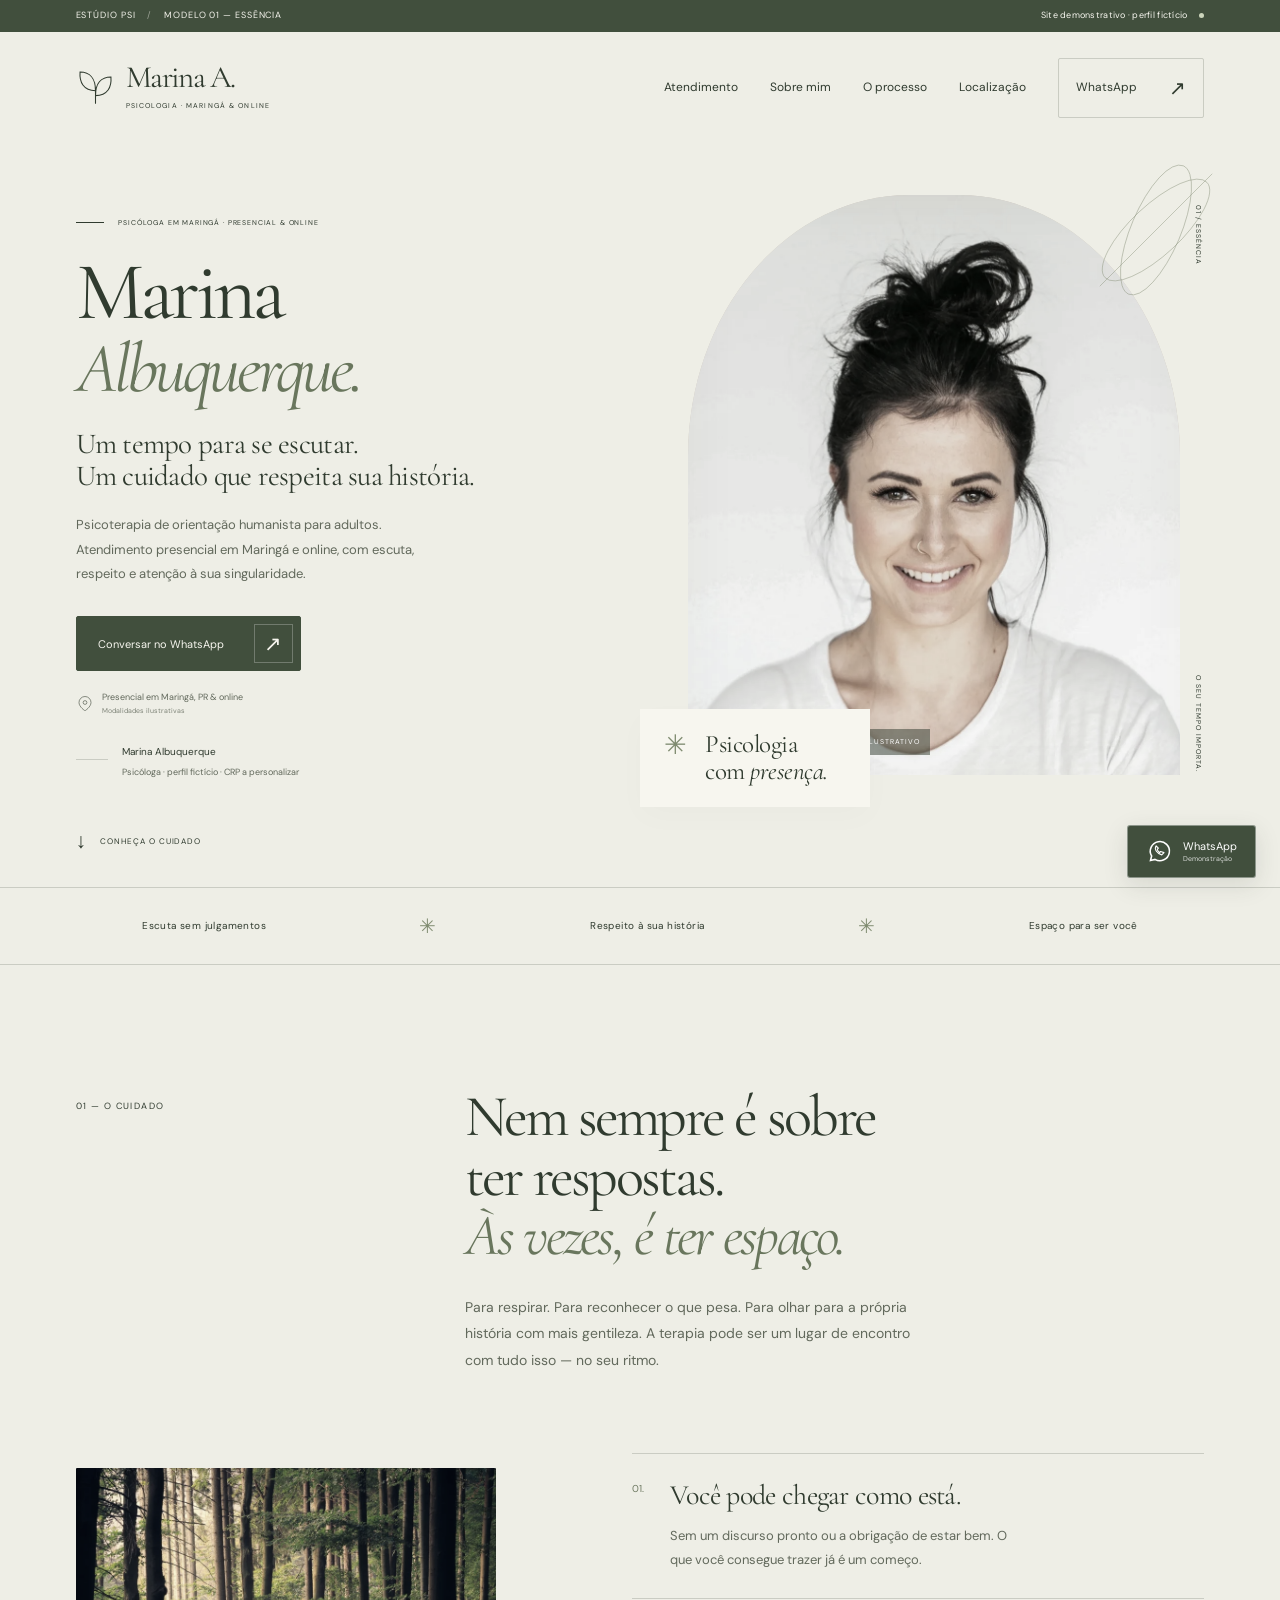
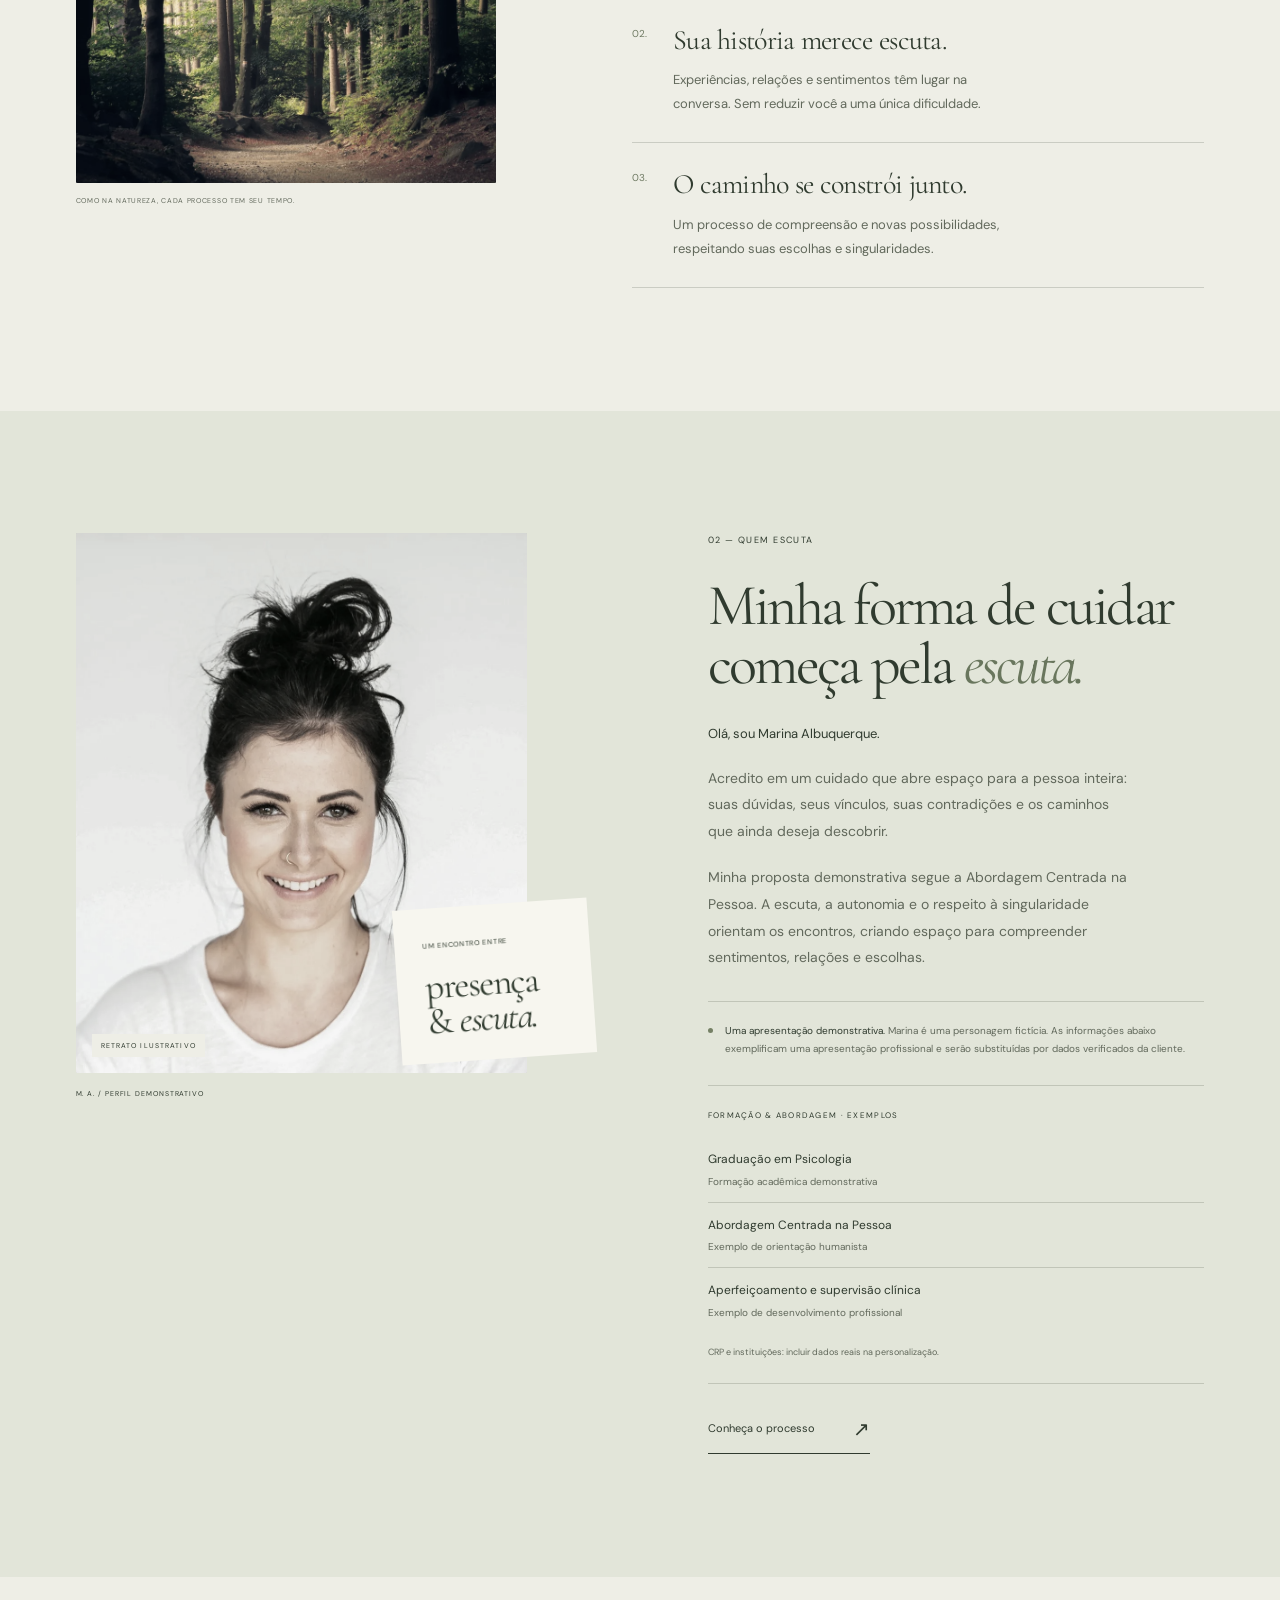
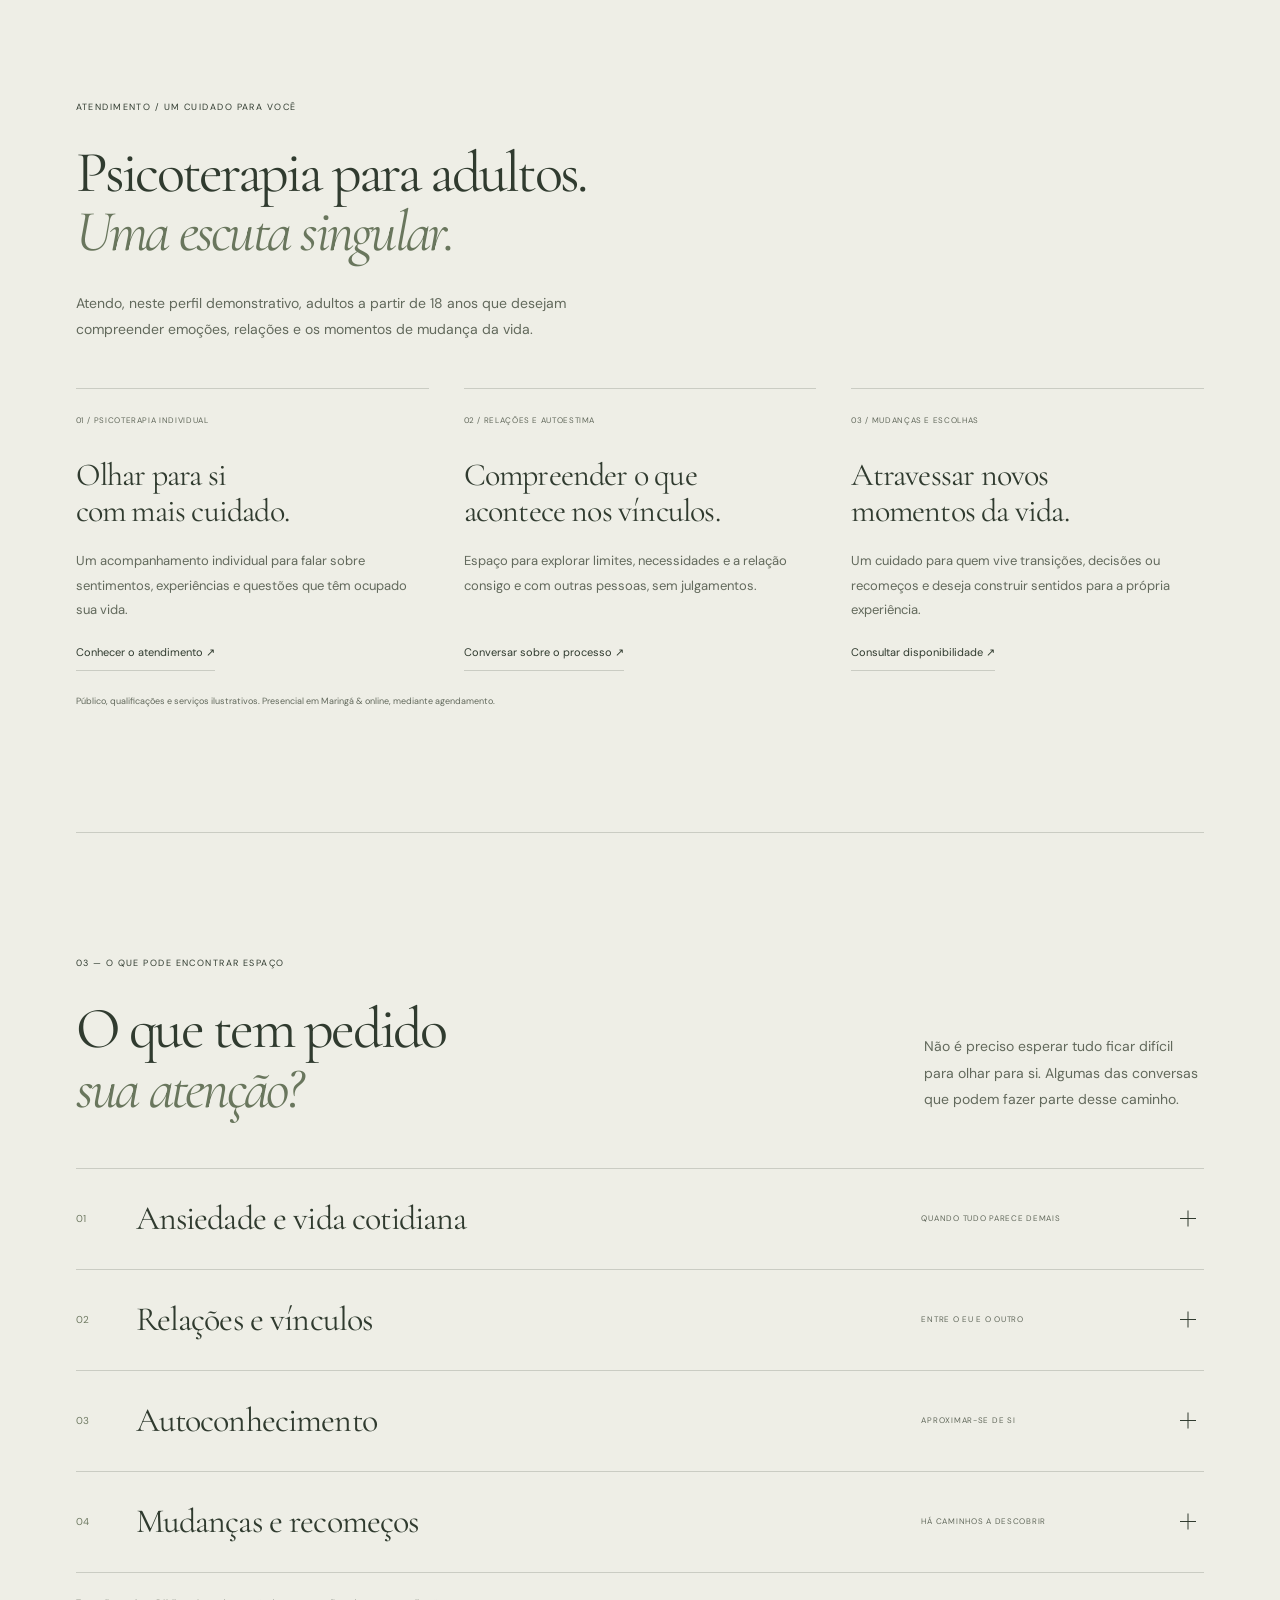
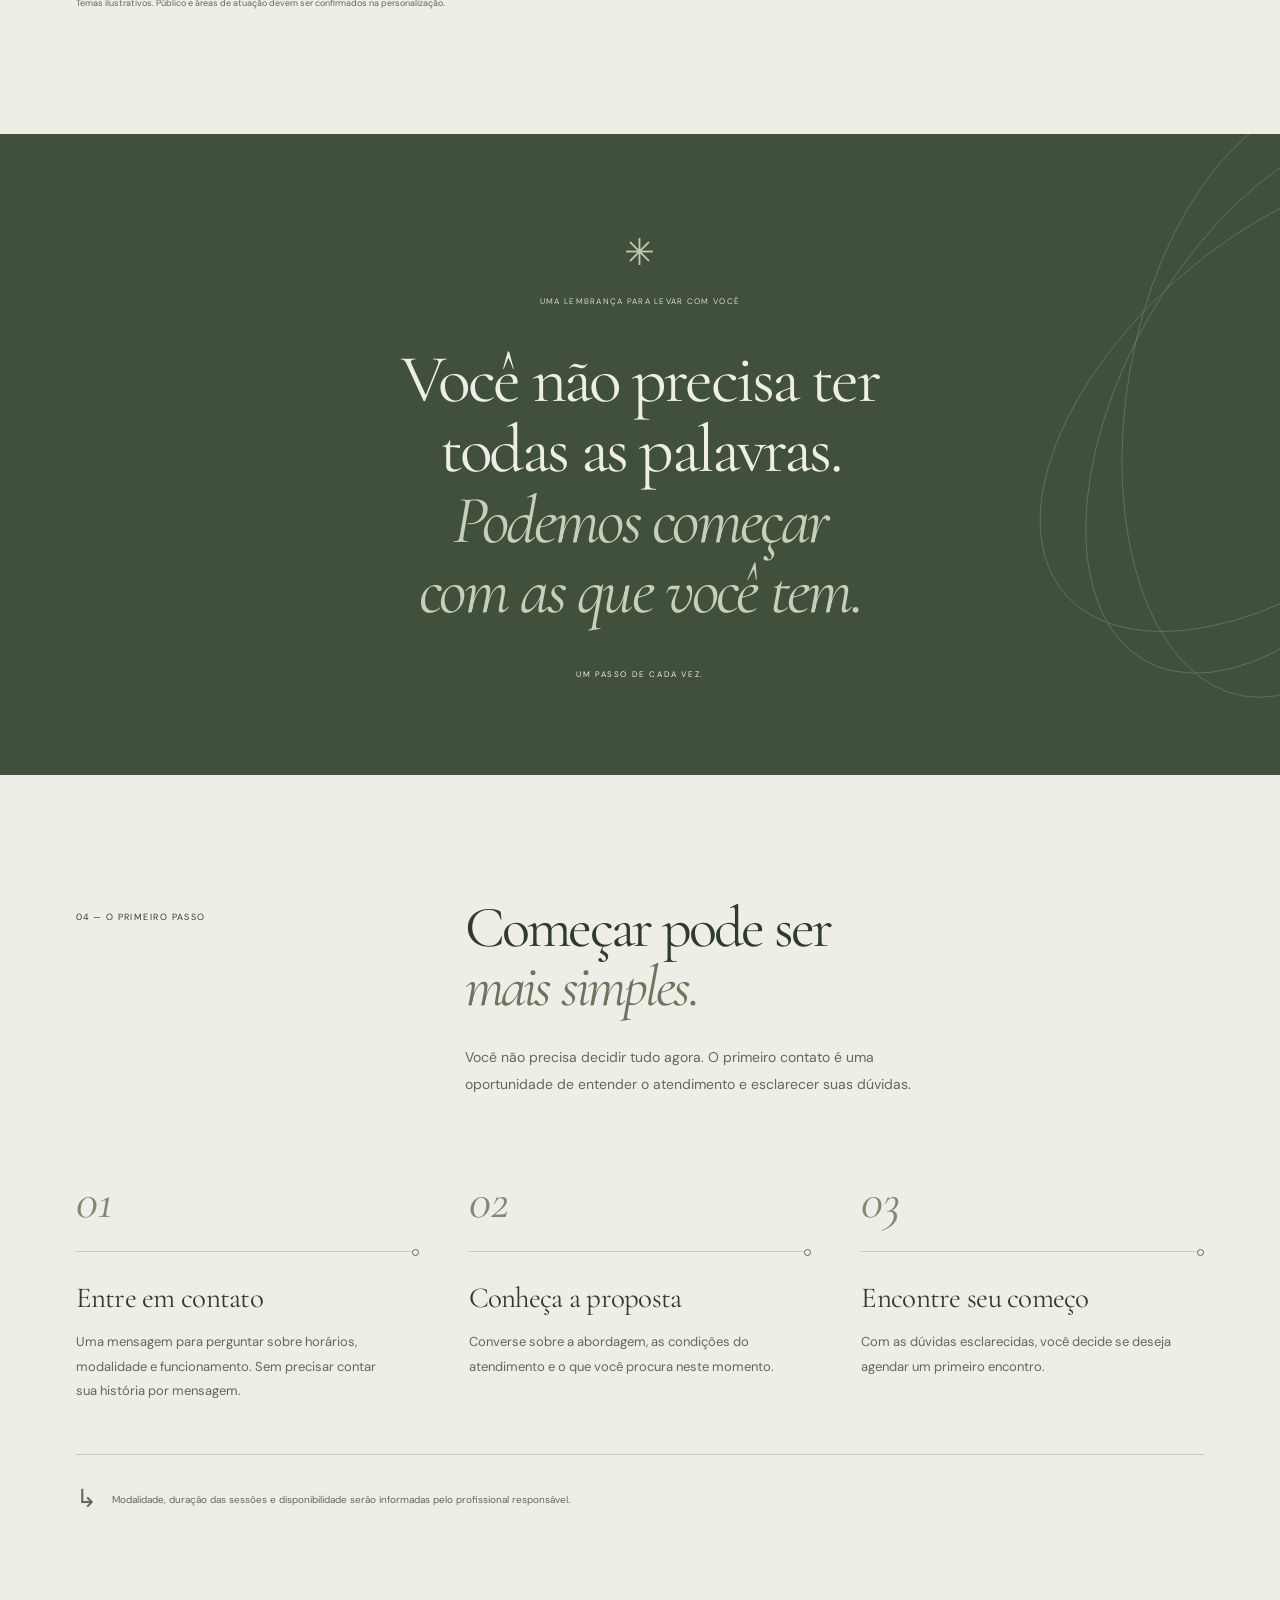
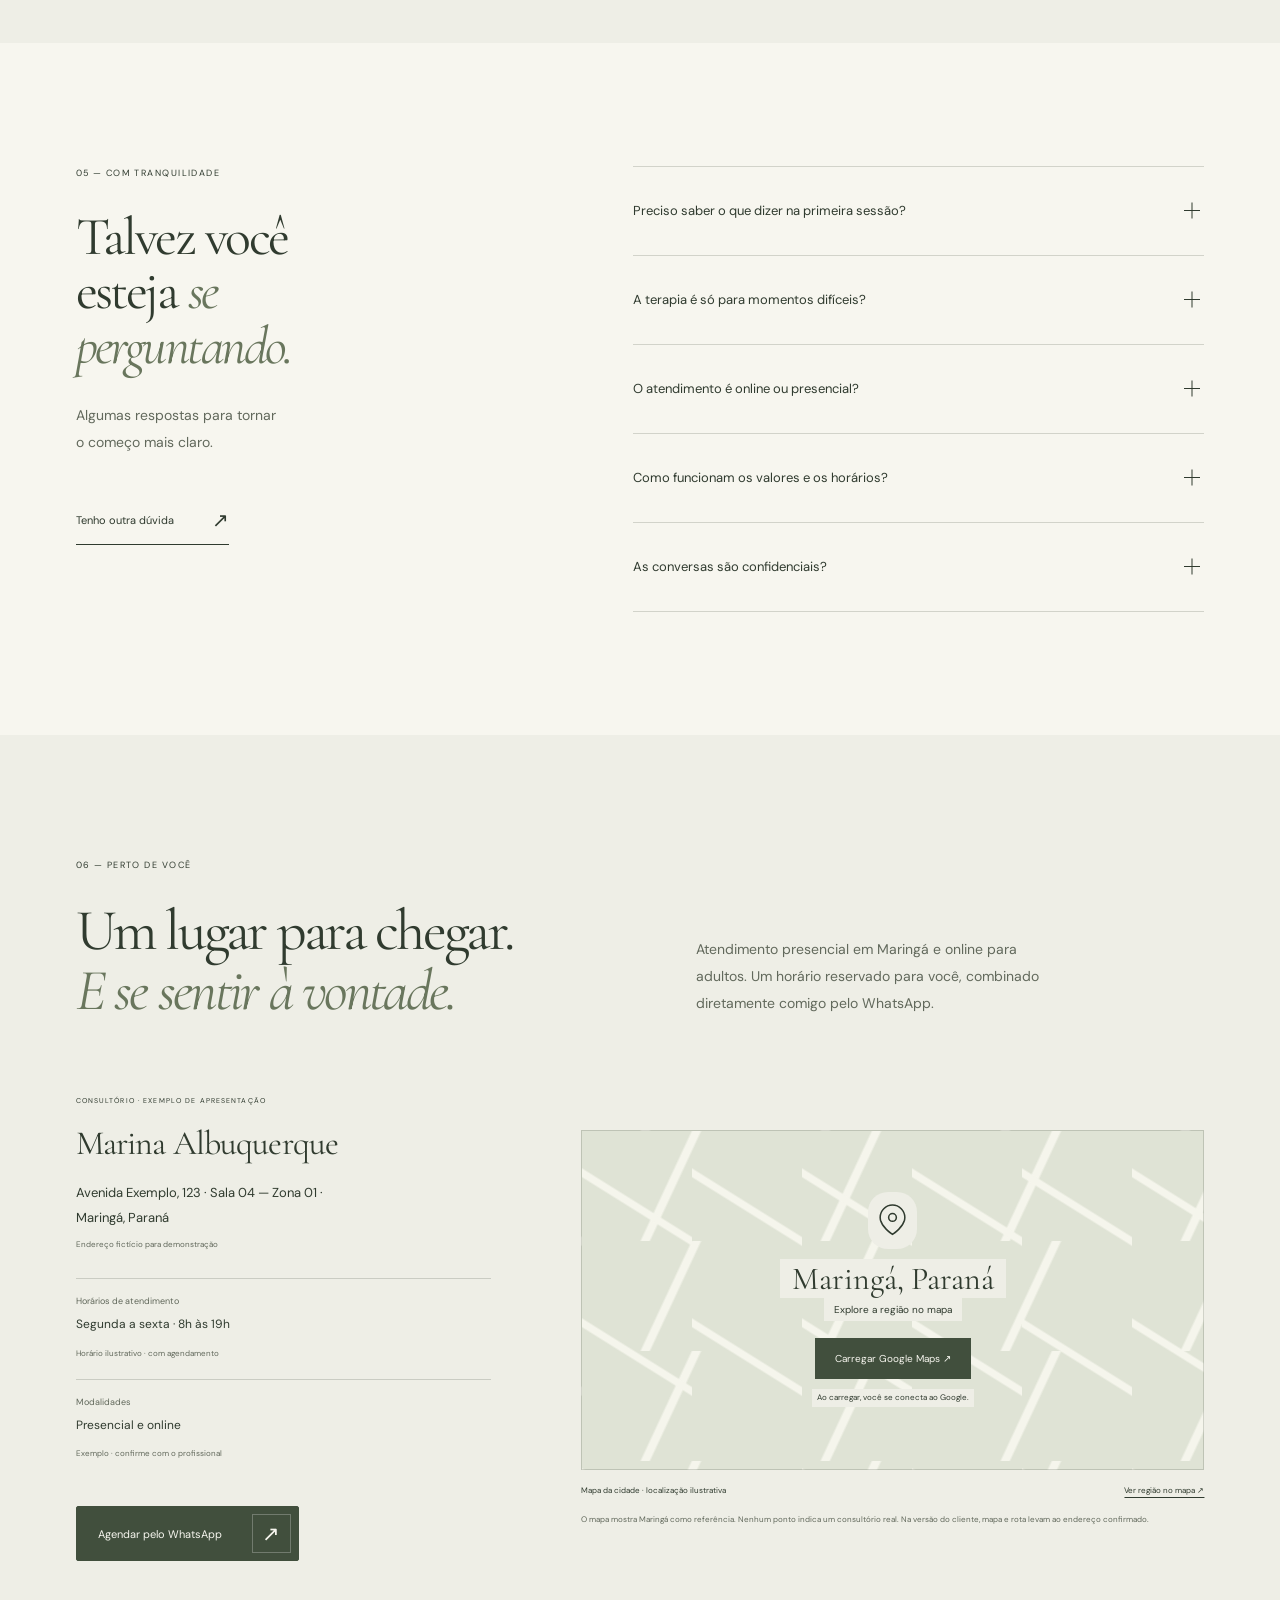
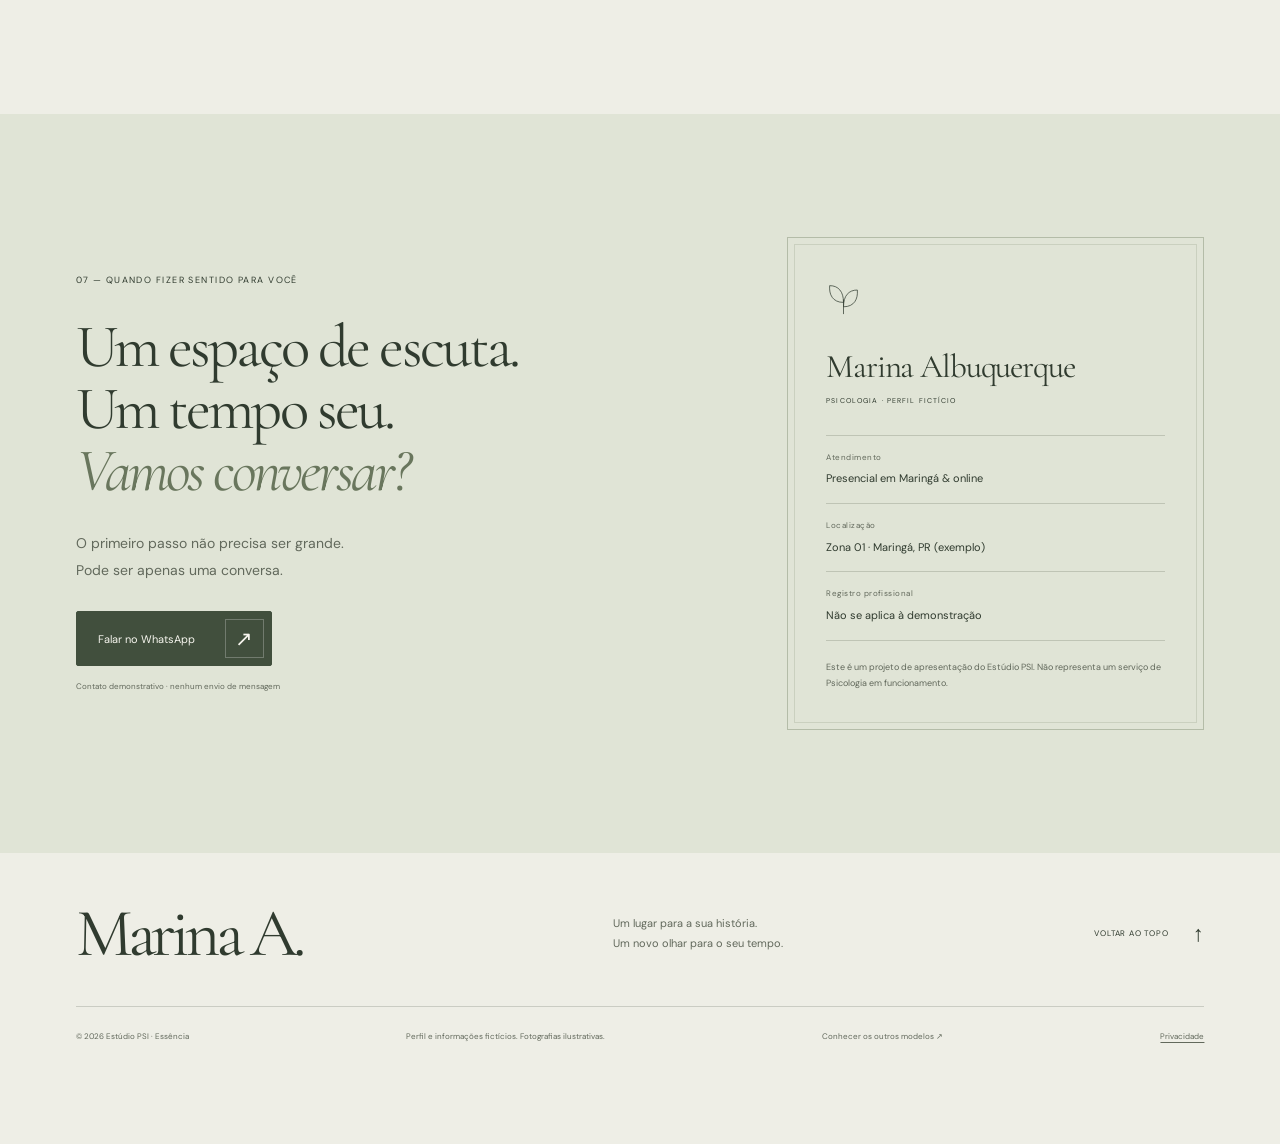
==== commit 60c845b5: "Center all four psychology models on the professional Rework Essência around the professional portra" ====
--- a/modelo-01-essencia/index.html
+++ b/modelo-01-essencia/index.html
@@ -3,8 +3,8 @@
 <head>
   <meta charset="utf-8">
   <meta name="viewport" content="width=device-width, initial-scale=1">
-  <title>Psicologia em Maringá | Essência — Demonstração</title>
-  <meta name="description" content="Conheça o Essência: modelo demonstrativo de consultório de Psicologia em Maringá, com apresentação, atendimento presencial e online, WhatsApp e localização. Perfil fictício.">
+  <title>Marina Albuquerque · Psicóloga em Maringá | Demonstração Essência</title>
+  <meta name="description" content="Marina Albuquerque: perfil demonstrativo de psicóloga em Maringá. Formação, abordagem humanista, público adulto, serviços, atendimento online e presencial, horários e WhatsApp.">
   <meta name="robots" content="noindex, follow">
   <meta name="theme-color" content="#eeeee6">
   <link rel="icon" href="assets/simbolo.svg" type="image/svg+xml">
@@ -19,25 +19,25 @@
 <div class="demo-bar"><span>ESTÚDIO PSI <span class="demo-divider">/</span> MODELO 01 — ESSÊNCIA</span><span>Site demonstrativo · perfil fictício <i aria-hidden="true"></i></span></div>
 <header class="header">
   <nav class="container nav" aria-label="Navegação principal">
-    <a class="brand" href="#inicio" aria-label="Essência, início"><svg class="symbol" viewBox="0 0 48 48" fill="none" aria-hidden="true"><path d="M24 44V24M24 28C9 28 4 17 5 5c12 0 19 8 19 23Zm0 6C39 34 44 23 43 11 31 11 24 19 24 34Z" stroke="currentColor" stroke-width="1.3"/></svg><span><span class="brand-name" data-content="brand">essência</span><span class="brand-caption">PSICOLOGIA & ESCUTA</span></span></a>
+    <a class="brand" href="#inicio" aria-label="Essência, início"><svg class="symbol" viewBox="0 0 48 48" fill="none" aria-hidden="true"><path d="M24 44V24M24 28C9 28 4 17 5 5c12 0 19 8 19 23Zm0 6C39 34 44 23 43 11 31 11 24 19 24 34Z" stroke="currentColor" stroke-width="1.3"/></svg><span><span class="brand-name" data-content="brand">Marina A.</span><span class="brand-caption">PSICOLOGIA · MARINGÁ & ONLINE</span></span></a>
     <button class="menu-toggle" aria-controls="nav-links" aria-expanded="false" aria-label="Abrir menu"><span></span><span></span></button>
-    <div class="nav-links" id="nav-links"><a href="#cuidado">O cuidado</a><a href="#sobre">Sobre mim</a><a href="#processo">O processo</a><a href="#localizacao">Localização</a><a href="#contato" class="nav-contact" data-contact>WhatsApp <span aria-hidden="true">↗</span></a></div>
+    <div class="nav-links" id="nav-links"><a href="#atendimento">Atendimento</a><a href="#sobre">Sobre mim</a><a href="#processo">O processo</a><a href="#localizacao">Localização</a><a href="#contato" class="nav-contact" data-contact>WhatsApp <span aria-hidden="true">↗</span></a></div>
   </nav>
 </header>
 <main id="conteudo">
   <section class="hero container" id="inicio" aria-labelledby="hero-title">
     <div class="hero-copy">
-      <p class="eyebrow"><span class="tiny-line"></span> PSICOLOGIA EM MARINGÁ · UM TEMPO PARA SI</p>
-      <h1 id="hero-title">Você não precisa<br>dar conta de<br><em>tudo sozinho.</em></h1>
+      <p class="eyebrow"><span class="tiny-line"></span> PSICÓLOGA EM MARINGÁ · PRESENCIAL & ONLINE</p>
+      <h1 id="hero-title"><span data-content="first">Marina</span><br><em data-content="last">Albuquerque.</em></h1><p class="hero-professional-line">Um tempo para se escutar.<br>Um cuidado que respeita sua história.</p>
       <p class="hero-description" data-content="heroDescription">Entre o que você sente e o que ainda não consegue dizer, existe um espaço de escuta. E ele pode ser seu.</p>
       <button class="button button-dark" data-contact><span>Conversar no WhatsApp</span><span class="button-arrow" aria-hidden="true">↗</span></button><a class="hero-location" href="#localizacao"><svg viewBox="0 0 24 24" fill="none" aria-hidden="true"><path d="M20 10c0 6-8 11-8 11S4 16 4 10a8 8 0 1 1 16 0Z" stroke="currentColor"/><circle cx="12" cy="10" r="2.5" stroke="currentColor"/></svg><span>Presencial em Maringá, PR & online<small>Modalidades ilustrativas</small></span></a>
       <div class="hero-signature"><span class="signature-line"></span><p><strong data-content="name">Marina Albuquerque</strong><span data-content="professionalLabel">Perfil fictício · Psicologia</span></p></div>
     </div>
     <div class="hero-art">
-      <div class="photo-frame"><img src="assets/sala.webp" data-image="hero" width="1400" height="1050" fetchpriority="high" alt="Fotografia ilustrativa de uma sala com poltrona, materiais naturais e luz suave"><span class="photo-caption">LUZ, PRESENÇA E UM POUCO DE SILÊNCIO.</span></div>
+      <div class="photo-frame"><img src="assets/marina.webp" data-image="hero" width="1000" height="1258" fetchpriority="high" alt="Retrato de banco de imagens usado para ilustrar Marina, uma profissional fictícia"><span class="photo-caption">MARINA ALBUQUERQUE · RETRATO ILUSTRATIVO</span></div>
       <svg class="orbit" viewBox="0 0 200 200" fill="none" aria-hidden="true"><ellipse cx="100" cy="100" rx="93" ry="33" transform="rotate(-43 100 100)"/><ellipse cx="100" cy="100" rx="93" ry="33" transform="rotate(-67 100 100)"/><path d="M25 175 175 25"/></svg>
       <div class="margin-note"><span>01 / ESSÊNCIA</span><span>O SEU TEMPO IMPORTA.</span></div>
-      <div class="photo-note"><span class="note-star" aria-hidden="true">✳</span><p>Um encontro.<br>Novas formas de <em>se perceber.</em></p></div>
+      <div class="photo-note"><span class="note-star" aria-hidden="true">✳</span><p>Psicologia<br>com <em>presença.</em></p></div>
     </div>
     <a class="scroll-cue" href="#cuidado"><span aria-hidden="true">↓</span> CONHEÇA O CUIDADO</a>
   </section>
@@ -48,8 +48,9 @@
   </section>
   <section class="about section" id="sobre" aria-labelledby="about-title"><div class="container about-grid">
     <div class="portrait-composition reveal"><div class="portrait"><img src="assets/marina.webp" data-image="portrait" width="1000" height="1258" loading="lazy" alt="Retrato de banco de imagens usado para ilustrar o perfil fictício de Marina"><span>RETRATO ILUSTRATIVO</span></div><div class="portrait-label"><span>UM ENCONTRO ENTRE</span><p>presença<br>& <em>escuta.</em></p></div><span class="portrait-index">M. A. / PERFIL DEMONSTRATIVO</span></div>
-    <div class="about-copy reveal"><p class="eyebrow">02 — QUEM ESCUTA</p><h2 id="about-title">Antes de qualquer<br>resposta, <em>presença.</em></h2><p class="intro-name">Olá, sou <span data-content="name">Marina Albuquerque</span>.</p><p class="body-copy" data-content="bio">Acredito em um cuidado que abre espaço para a pessoa inteira: suas dúvidas, seus vínculos, suas contradições e os caminhos que ainda deseja descobrir.</p><p class="body-copy" data-content="bioSecond">Nesta proposta de atendimento, a escuta é o ponto de partida. Um convite para compreender a própria experiência e construir formas mais conscientes de estar na vida.</p><div class="profile-note"><span class="note-dot" aria-hidden="true"></span><p><strong>Uma apresentação demonstrativa.</strong> Marina é uma personagem fictícia. Formação, abordagem e registro profissional serão incluídos com os dados verificados de cada cliente.</p></div><a class="text-link" href="#processo">Conheça o processo <span aria-hidden="true">↗</span></a></div>
+    <div class="about-copy reveal"><p class="eyebrow">02 — QUEM ESCUTA</p><h2 id="about-title">Minha forma de cuidar<br>começa pela <em>escuta.</em></h2><p class="intro-name">Olá, sou <span data-content="name">Marina Albuquerque</span>.</p><p class="body-copy" data-content="bio">Acredito em um cuidado que abre espaço para a pessoa inteira: suas dúvidas, seus vínculos, suas contradições e os caminhos que ainda deseja descobrir.</p><p class="body-copy" data-content="bioSecond">Nesta proposta de atendimento, a escuta é o ponto de partida. Um convite para compreender a própria experiência e construir formas mais conscientes de estar na vida.</p><div class="profile-note"><span class="note-dot" aria-hidden="true"></span><p><strong>Uma apresentação demonstrativa.</strong> Marina é uma personagem fictícia. As informações abaixo exemplificam uma apresentação profissional e serão substituídas por dados verificados da cliente.</p></div><div class="professional-qualifications"><p class="eyebrow">FORMAÇÃO & ABORDAGEM · EXEMPLOS</p><ul><li><strong>Graduação em Psicologia</strong><span>Formação acadêmica demonstrativa</span></li><li><strong>Abordagem Centrada na Pessoa</strong><span>Exemplo de orientação humanista</span></li><li><strong>Aperfeiçoamento e supervisão clínica</strong><span>Exemplo de desenvolvimento profissional</span></li></ul><p>CRP e instituições: incluir dados reais na personalização.</p></div><a class="text-link" href="#processo">Conheça o processo <span aria-hidden="true">↗</span></a></div>
   </div></section>
+<section class="section professional-services container" id="atendimento"><div class="professional-service-head"><p class="eyebrow">ATENDIMENTO / UM CUIDADO PARA VOCÊ</p><h2>Psicoterapia para adultos.<br><em>Uma escuta singular.</em></h2><p class="body-copy">Atendo, neste perfil demonstrativo, adultos a partir de 18 anos que desejam compreender emoções, relações e os momentos de mudança da vida.</p></div><div class="professional-service-grid"><article><span>01 / PSICOTERAPIA INDIVIDUAL</span><h3>Olhar para si<br>com mais cuidado.</h3><p>Um acompanhamento individual para falar sobre sentimentos, experiências e questões que têm ocupado sua vida.</p><a href="#contato" data-contact>Conhecer o atendimento ↗</a></article><article><span>02 / RELAÇÕES E AUTOESTIMA</span><h3>Compreender o que<br>acontece nos vínculos.</h3><p>Espaço para explorar limites, necessidades e a relação consigo e com outras pessoas, sem julgamentos.</p><a href="#contato" data-contact>Conversar sobre o processo ↗</a></article><article><span>03 / MUDANÇAS E ESCOLHAS</span><h3>Atravessar novos<br>momentos da vida.</h3><p>Um cuidado para quem vive transições, decisões ou recomeços e deseja construir sentidos para a própria experiência.</p><a href="#contato" data-contact>Consultar disponibilidade ↗</a></article></div><p class="section-footnote">Público, qualificações e serviços ilustrativos. Presencial em Maringá & online, mediante agendamento.</p></section>
   <section class="section topics container" aria-labelledby="topics-title"><div class="topics-heading reveal"><div><p class="eyebrow">03 — O QUE PODE ENCONTRAR ESPAÇO</p><h2 id="topics-title">O que tem pedido<br><em>sua atenção?</em></h2></div><p class="body-copy">Não é preciso esperar tudo ficar difícil para olhar para si. Algumas das conversas que podem fazer parte desse caminho.</p></div>
     <div class="topic-list reveal" id="topics-list">
       <details><summary><span class="index">01</span><h3>Ansiedade e vida cotidiana</h3><span class="topic-meta">QUANDO TUDO PARECE DEMAIS</span><span class="plus" aria-hidden="true"></span></summary><p>A sensação de estar sempre antecipando o próximo problema, a dificuldade de desacelerar ou o excesso de cobranças podem ganhar espaço na conversa.</p></details>
@@ -61,10 +62,10 @@
   <section class="interlude" aria-label="Uma reflexão"><div class="container"><span class="interlude-symbol" aria-hidden="true">✳</span><p class="eyebrow">UMA LEMBRANÇA PARA LEVAR COM VOCÊ</p><p class="interlude-quote">Você não precisa ter<br>todas as palavras.<br><em>Podemos começar<br>com as que você tem.</em></p><span class="interlude-caption">UM PASSO DE CADA VEZ.</span></div><svg viewBox="0 0 600 600" class="interlude-lines" fill="none" aria-hidden="true"><ellipse cx="300" cy="300" rx="270" ry="150" transform="rotate(-40 300 300)"/><ellipse cx="300" cy="300" rx="270" ry="150" transform="rotate(-60 300 300)"/><ellipse cx="300" cy="300" rx="270" ry="150" transform="rotate(-80 300 300)"/></svg></section>
   <section class="section process container" id="processo" aria-labelledby="process-title"><div class="section-heading reveal"><p class="eyebrow">04 — O PRIMEIRO PASSO</p><div><h2 id="process-title">Começar pode ser<br><em>mais simples.</em></h2><p class="body-copy">Você não precisa decidir tudo agora. O primeiro contato é uma oportunidade de entender o atendimento e esclarecer suas dúvidas.</p></div></div><div class="steps reveal"><article><span class="step-number">01</span><span class="step-line" aria-hidden="true"></span><h3>Entre em contato</h3><p>Uma mensagem para perguntar sobre horários, modalidade e funcionamento. Sem precisar contar sua história por mensagem.</p></article><article><span class="step-number">02</span><span class="step-line" aria-hidden="true"></span><h3>Conheça a proposta</h3><p>Converse sobre a abordagem, as condições do atendimento e o que você procura neste momento.</p></article><article><span class="step-number">03</span><span class="step-line" aria-hidden="true"></span><h3>Encontre seu começo</h3><p>Com as dúvidas esclarecidas, você decide se deseja agendar um primeiro encontro.</p></article></div><div class="process-note"><span aria-hidden="true">↳</span><p>Modalidade, duração das sessões e disponibilidade serão informadas pelo profissional responsável.</p></div></section>
   <section class="faq section" id="duvidas" aria-labelledby="faq-title"><div class="container faq-grid"><div class="reveal"><p class="eyebrow">05 — COM TRANQUILIDADE</p><h2 id="faq-title">Talvez você<br>esteja <em>se <br>perguntando.</em></h2><p class="body-copy">Algumas respostas para tornar<br>o começo mais claro.</p><a class="text-link" href="#contato">Tenho outra dúvida <span aria-hidden="true">↗</span></a></div><div class="faq-list reveal"><details><summary>Preciso saber o que dizer na primeira sessão?<span class="plus" aria-hidden="true"></span></summary><p>Não é necessário preparar uma fala. Você pode começar pelo que está presente no momento, inclusive pela dificuldade de colocar algo em palavras.</p></details><details><summary>A terapia é só para momentos difíceis?<span class="plus" aria-hidden="true"></span></summary><p>A busca por terapia pode envolver sofrimento, mas também o desejo de se conhecer, compreender relações ou refletir sobre escolhas e mudanças.</p></details><details><summary>O atendimento é online ou presencial?<span class="plus" aria-hidden="true"></span></summary><p>Neste exemplo, o consultório apresenta atendimento presencial em Maringá e online para adultos. Modalidade e público são ilustrativos e serão confirmados com o profissional real.</p></details><details><summary>Como funcionam os valores e os horários?<span class="plus" aria-hidden="true"></span></summary><p>Essas informações são combinadas diretamente com o profissional no primeiro contato. Nesta demonstração, não há agenda nem atendimento disponível.</p></details><details><summary>As conversas são confidenciais?<span class="plus" aria-hidden="true"></span></summary><p>O sigilo e seus limites devem ser explicados pelo profissional no início do atendimento. Este site demonstrativo não coleta relatos pessoais nem realiza sessões.</p></details></div></div></section>
-<section class="section location container" id="localizacao" aria-labelledby="location-title"><div class="location-heading reveal"><p class="eyebrow">06 — PERTO DE VOCÊ</p><h2 id="location-title">Um lugar para chegar.<br><em>E se sentir à vontade.</em></h2><p class="body-copy">Um consultório em Maringá, com tempo reservado para acolher sua história. E, para quem está longe, a possibilidade do encontro online.</p></div><div class="location-grid reveal"><div class="location-info"><p class="eyebrow">CONSULTÓRIO · EXEMPLO DE APRESENTAÇÃO</p><h3>Essência Psicologia</h3><address data-content="address">Avenida Exemplo, 123 · Sala 04<br>Zona 01 · Maringá, Paraná</address><span class="address-demo">Endereço fictício para demonstração</span><dl><div><dt>Horários de atendimento</dt><dd data-content="hours">Segunda a sexta · 8h às 19h</dd><small>Horário ilustrativo · com agendamento</small></div><div><dt>Modalidades</dt><dd>Presencial e online</dd><small>Exemplo · confirme com o profissional</small></div></dl><button class="button button-dark" data-contact><span>Agendar pelo WhatsApp</span><span class="button-arrow" aria-hidden="true">↗</span></button></div><div class="map-panel"><div class="map-placeholder" id="map-placeholder"><svg viewBox="0 0 24 24" fill="none" aria-hidden="true"><path d="M20 10c0 6-8 11-8 11S4 16 4 10a8 8 0 1 1 16 0Z" stroke="currentColor"/><circle cx="12" cy="10" r="2.5" stroke="currentColor"/></svg><p>Maringá, Paraná</p><span>Explore a região no mapa</span><button id="load-map" class="map-load">Carregar Google Maps ↗</button><small>Ao carregar, você se conecta ao Google.</small></div><div id="map-container"></div><div class="map-footer"><span>Mapa da cidade · localização ilustrativa</span><a id="map-route" href="https://www.google.com/maps/search/?api=1&query=Maringa+PR" target="_blank" rel="noopener noreferrer">Ver região no mapa ↗</a></div><p class="map-disclaimer">O mapa mostra Maringá como referência. Nenhum ponto indica um consultório real. Na versão do cliente, mapa e rota levam ao endereço confirmado.</p></div></div></section>
+<section class="section location container" id="localizacao" aria-labelledby="location-title"><div class="location-heading reveal"><p class="eyebrow">06 — PERTO DE VOCÊ</p><h2 id="location-title">Um lugar para chegar.<br><em>E se sentir à vontade.</em></h2><p class="body-copy">Atendimento presencial em Maringá e online para adultos. Um horário reservado para você, combinado diretamente comigo pelo WhatsApp.</p></div><div class="location-grid reveal"><div class="location-info"><p class="eyebrow">CONSULTÓRIO · EXEMPLO DE APRESENTAÇÃO</p><h3>Marina Albuquerque</h3><address data-content="address">Avenida Exemplo, 123 · Sala 04<br>Zona 01 · Maringá, Paraná</address><span class="address-demo">Endereço fictício para demonstração</span><dl><div><dt>Horários de atendimento</dt><dd data-content="hours">Segunda a sexta · 8h às 19h</dd><small>Horário ilustrativo · com agendamento</small></div><div><dt>Modalidades</dt><dd>Presencial e online</dd><small>Exemplo · confirme com o profissional</small></div></dl><button class="button button-dark" data-contact><span>Agendar pelo WhatsApp</span><span class="button-arrow" aria-hidden="true">↗</span></button></div><div class="map-panel"><div class="map-placeholder" id="map-placeholder"><svg viewBox="0 0 24 24" fill="none" aria-hidden="true"><path d="M20 10c0 6-8 11-8 11S4 16 4 10a8 8 0 1 1 16 0Z" stroke="currentColor"/><circle cx="12" cy="10" r="2.5" stroke="currentColor"/></svg><p>Maringá, Paraná</p><span>Explore a região no mapa</span><button id="load-map" class="map-load">Carregar Google Maps ↗</button><small>Ao carregar, você se conecta ao Google.</small></div><div id="map-container"></div><div class="map-footer"><span>Mapa da cidade · localização ilustrativa</span><a id="map-route" href="https://www.google.com/maps/search/?api=1&query=Maringa+PR" target="_blank" rel="noopener noreferrer">Ver região no mapa ↗</a></div><p class="map-disclaimer">O mapa mostra Maringá como referência. Nenhum ponto indica um consultório real. Na versão do cliente, mapa e rota levam ao endereço confirmado.</p></div></div></section>
   <section class="contact section" id="contato" aria-labelledby="contact-title"><div class="container contact-grid"><div class="reveal"><p class="eyebrow">07 — QUANDO FIZER SENTIDO PARA VOCÊ</p><h2 id="contact-title">Um espaço de escuta.<br>Um tempo seu.<br><em>Vamos conversar?</em></h2><p class="body-copy">O primeiro passo não precisa ser grande.<br>Pode ser apenas uma conversa.</p><button class="button button-dark" data-contact><span>Falar no WhatsApp</span><span class="button-arrow" aria-hidden="true">↗</span></button><span class="contact-caption" data-content="contactCaption">Contato demonstrativo · nenhum envio de mensagem</span></div><aside class="contact-card reveal"><svg class="symbol" viewBox="0 0 48 48" fill="none" aria-hidden="true"><path d="M24 44V24M24 28C9 28 4 17 5 5c12 0 19 8 19 23Zm0 6C39 34 44 23 43 11 31 11 24 19 24 34Z" stroke="currentColor" stroke-width="1"/></svg><p class="contact-name" data-content="name">Marina Albuquerque</p><p class="eyebrow">PSICOLOGIA · PERFIL FICTÍCIO</p><dl><div><dt>Atendimento</dt><dd data-content="modality">Presencial em Maringá & online</dd></div><div><dt>Localização</dt><dd data-content="location">Zona 01 · Maringá, PR (exemplo)</dd></div><div><dt>Registro profissional</dt><dd data-content="registration">Não se aplica à demonstração</dd></div></dl><p class="card-note">Este é um projeto de apresentação do Estúdio PSI. Não representa um serviço de Psicologia em funcionamento.</p></aside></div></section>
 </main>
-<button class="whatsapp-float" data-contact aria-label="Conversar no WhatsApp (demonstração)"><svg viewBox="0 0 24 24" fill="none" aria-hidden="true"><path d="m4 20 1-4a8.5 8.5 0 1 1 3 3l-4 1Z" stroke="currentColor" stroke-width="1.4"/><path d="M9 7c-2 3 1 7 5 8l2-2-3-1-1 1c-1-1-2-2-2-3l1-1-2-2Z" stroke="currentColor" stroke-linejoin="round"/></svg><span>WhatsApp<small>Demonstração</small></span></button><footer class="footer"><div class="container"><div class="footer-top"><a class="footer-brand" href="#inicio" data-content="brand">essência</a><p>Um lugar para a sua história.<br>Um novo olhar para o seu tempo.</p><a class="back-top" href="#inicio">VOLTAR AO TOPO <span aria-hidden="true">↑</span></a></div><div class="footer-bottom"><span>© <span id="year">2026</span> Estúdio PSI · Essência</span><span>Perfil e informações fictícios. Fotografias ilustrativas.</span><a href="../index.html">Conhecer os outros modelos ↗</a><button class="privacy-trigger">Privacidade</button></div></div></footer>
+<button class="whatsapp-float" data-contact aria-label="Conversar no WhatsApp (demonstração)"><svg viewBox="0 0 24 24" fill="none" aria-hidden="true"><path d="m4 20 1-4a8.5 8.5 0 1 1 3 3l-4 1Z" stroke="currentColor" stroke-width="1.4"/><path d="M9 7c-2 3 1 7 5 8l2-2-3-1-1 1c-1-1-2-2-2-3l1-1-2-2Z" stroke="currentColor" stroke-linejoin="round"/></svg><span>WhatsApp<small>Demonstração</small></span></button><footer class="footer"><div class="container"><div class="footer-top"><a class="footer-brand" href="#inicio" data-content="brand">Marina A.</a><p>Um lugar para a sua história.<br>Um novo olhar para o seu tempo.</p><a class="back-top" href="#inicio">VOLTAR AO TOPO <span aria-hidden="true">↑</span></a></div><div class="footer-bottom"><span>© <span id="year">2026</span> Estúdio PSI · Essência</span><span>Perfil e informações fictícios. Fotografias ilustrativas.</span><a href="../index.html">Conhecer os outros modelos ↗</a><button class="privacy-trigger">Privacidade</button></div></div></footer>
 <dialog id="contact-dialog" aria-labelledby="dialog-title"><button class="dialog-close" aria-label="Fechar janela">×</button><p class="eyebrow">ESTÚDIO PSI / DEMONSTRAÇÃO</p><h2 id="dialog-title">Um começo<br><em>feito para você.</em></h2><p>Você está conhecendo o modelo Essência. Marina é uma personagem fictícia e não há atendimento disponível nesta demonstração.</p><p>Na versão do seu consultório, este botão abrirá uma conversa no WhatsApp com o número e a mensagem definidos por você.</p><button class="button button-dark dialog-done">Continuar explorando <span aria-hidden="true">↗</span></button></dialog>
 <dialog id="privacy-dialog" aria-labelledby="privacy-title"><button class="dialog-close" aria-label="Fechar privacidade">×</button><p class="eyebrow">SOBRE ESTA DEMONSTRAÇÃO</p><h2 id="privacy-title">Sua <em>privacidade.</em></h2><p>Este modelo não possui formulário, ferramentas de análise ou armazenamento de relatos pessoais. Fotografias e fontes são servidas junto ao site. O Google Maps só é carregado quando você escolhe ativá-lo e pode processar dados técnicos de acesso. Links de mapa abrem o Google em outra aba.</p><p>A hospedagem pode processar dados técnicos de acesso. Se o modelo receber WhatsApp, formulários ou outras integrações, esta informação deve ser revisada para refletir o funcionamento real.</p><button class="button button-dark dialog-done">Entendi <span aria-hidden="true">↗</span></button></dialog>
 </body>
--- a/modelo-01-essencia/styles.css
+++ b/modelo-01-essencia/styles.css
@@ -14,3 +14,9 @@
 .body-copy{font-size:14px}.care-list p,.steps p,.faq-list details>p{font-size:13px}.nav-links{font-size:12px}.faq-list summary{font-size:13px}.hero-description{font-size:14px}.hero .eyebrow{font-size:8px}
 @media(max-width:900px){.hero h1{font-size:clamp(49px,12.8vw,72px)}.hero .eyebrow{font-size:7px;letter-spacing:.1em}.hero-description{font-size:14px}.hero{padding-top:27px}.hero-art{margin-top:10px}.body-copy{font-size:14px}.faq-list summary{font-size:13px}.nav-links>a{font-size:14px}}
 @media(max-width:380px){.hero h1{font-size:clamp(46px,12.8vw,49px)}}
+
+/* Professional-led edition: identity, portrait, credentials, services. */
+.brand-name{font-size:31px;letter-spacing:-.045em}.brand-caption{font-size:7px}.hero h1{font-size:clamp(65px,6.4vw,98px);line-height:.9;margin-bottom:25px}.hero h1 em{font-size:.86em}.hero-professional-line{font:400 29px/1.12 var(--serif);letter-spacing:-.025em;max-width:430px;margin-bottom:20px}.hero-description{max-width:365px;font-size:13px}.photo-frame img{object-position:50% 25%;filter:saturate(.45)}.hero-copy{padding-bottom:0}.hero-art{margin-bottom:28px}.professional-qualifications{margin-top:27px;border-block:1px solid var(--line);padding:23px 0}.professional-qualifications .eyebrow{font-size:8px;margin-bottom:15px}.professional-qualifications ul{margin:0;padding:0;list-style:none}.professional-qualifications li{padding:12px 0;border-bottom:1px solid var(--line)}.professional-qualifications li:last-child{border:0}.professional-qualifications strong{font-size:12px;font-weight:500;display:block}.professional-qualifications li span{font-size:10px;color:var(--muted);display:block;margin-top:3px}.professional-qualifications>p:last-child{font-size:9px;color:var(--muted);margin:12px 0 0}.professional-services{border-bottom:1px solid var(--line)}.professional-service-head .body-copy{max-width:520px}.professional-service-grid{display:grid;grid-template-columns:repeat(3,1fr);gap:35px;margin-top:45px}.professional-service-grid article{border-top:1px solid var(--line);padding:25px 0 0;display:flex;flex-direction:column}.professional-service-grid article>span{font-size:8px;letter-spacing:.08em;color:var(--muted);margin-bottom:30px}.professional-service-grid h3{font-size:32px;margin-bottom:20px}.professional-service-grid p{font-size:13px;line-height:1.9;color:var(--muted);margin-bottom:20px}.professional-service-grid a{font-size:11px;padding-bottom:8px;border-bottom:1px solid var(--line);margin-top:auto;width:fit-content}.about-grid{align-items:start}.portrait-composition{position:sticky;top:150px}.hero .eyebrow{font-size:7px;letter-spacing:.12em}
+@media(max-width:1100px){.hero h1{font-size:clamp(58px,6.6vw,80px)}.hero-professional-line{font-size:26px}.professional-service-grid{gap:25px}}
+@media(max-width:900px){.hero h1{font-size:clamp(67px,11vw,90px)}.hero-professional-line{font-size:31px}.hero-description{font-size:14px;max-width:450px}.professional-service-grid{grid-template-columns:1fr;gap:35px}.professional-service-grid h3{font-size:35px}.professional-service-grid p{max-width:500px}.professional-service-grid article>span{margin-bottom:20px}.portrait-composition{position:relative;top:auto}.hero .eyebrow{font-size:7px}.brand-name{font-size:30px}}
+@media(max-width:400px){.hero h1{font-size:64px}.hero-professional-line{font-size:28px}.hero .eyebrow{font-size:6px}.professional-service-head h2{font-size:43px}}
